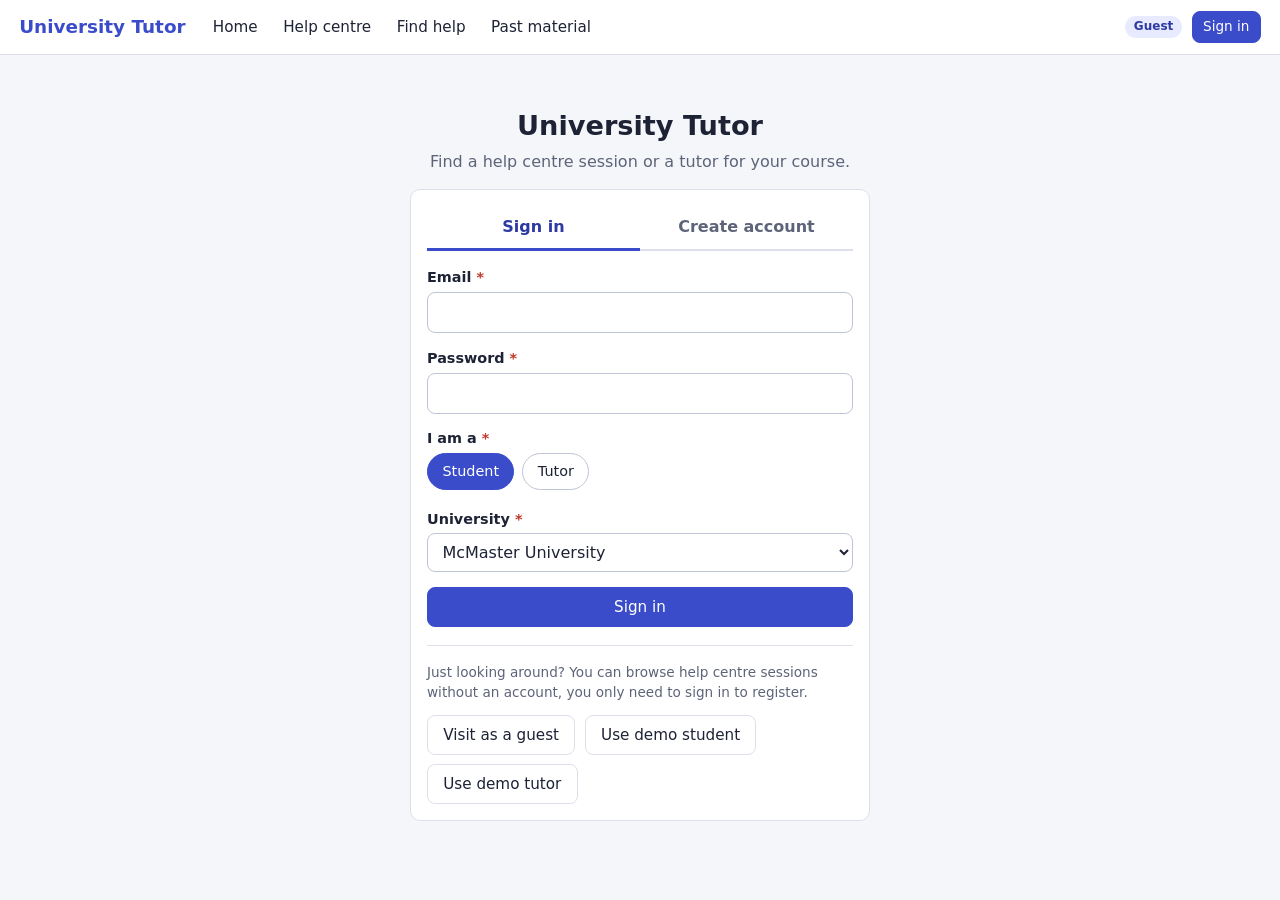
==== index.html @ 2137d40a "First initial build complete" ====
<!DOCTYPE html>
<html lang="en">
<head>
  <meta charset="utf-8">
  <meta name="viewport" content="width=device-width, initial-scale=1">
  <title>University Tutor</title>
  <link rel="stylesheet" href="css/style.css">
</head>
<body>
  <div id="topbar"></div>
  <main id="main" class="container"></main>
  <script src="js/data.js"></script>
  <script src="js/store.js"></script>
  <script src="js/common.js"></script>
  <script src="js/index.js"></script>
</body>
</html>
---- css/style.css ----
:root {
  --bg: #f5f6fa;
  --card: #ffffff;
  --ink: #1d2235;
  --muted: #5d6479;
  --line: #dde0ea;
  --primary: #3b4cca;
  --primary-dark: #2d3aa3;
  --primary-soft: #e8ebff;
  --good: #1f8a4c;
  --good-soft: #e0f4e8;
  --warn: #b86a00;
  --warn-soft: #fff1d9;
  --bad: #c0392b;
  --bad-soft: #fde6e3;
  --radius: 10px;
}

* { box-sizing: border-box; }

html { font-size: 16px; }

body {
  margin: 0;
  font-family: "Segoe UI", system-ui, -apple-system, Helvetica, Arial, sans-serif;
  background: var(--bg);
  color: var(--ink);
  line-height: 1.45;
}

a { color: var(--primary); }
a:hover { color: var(--primary-dark); }

h1 { font-size: 1.7rem; margin: 0 0 .25rem; }
h2 { font-size: 1.25rem; margin: 0 0 .6rem; }
h3 { font-size: 1.05rem; margin: 0 0 .4rem; }
p { margin: 0 0 .75rem; }

:focus-visible {
  outline: 3px solid #8f9bff;
  outline-offset: 2px;
}

.sr-only {
  position: absolute;
  width: 1px;
  height: 1px;
  overflow: hidden;
  clip: rect(0 0 0 0);
  white-space: nowrap;
}

/* top bar */
.topbar {
  position: sticky;
  top: 0;
  z-index: 20;
  display: flex;
  align-items: center;
  gap: 1rem;
  flex-wrap: wrap;
  padding: .6rem 1.2rem;
  background: #fff;
  border-bottom: 1px solid var(--line);
}
.brand {
  font-weight: 700;
  font-size: 1.15rem;
  color: var(--primary);
  text-decoration: none;
}
.topbar nav { display: flex; gap: .2rem; flex-wrap: wrap; flex: 1; }
.topbar nav a {
  padding: .4rem .7rem;
  border-radius: 8px;
  color: var(--ink);
  text-decoration: none;
  font-size: .95rem;
}
.topbar nav a:hover { background: var(--bg); }
.topbar nav a.active { background: var(--primary-soft); color: var(--primary-dark); font-weight: 600; }
.topbar-right { display: flex; align-items: center; gap: .6rem; position: relative; }

.role-badge {
  font-size: .75rem;
  font-weight: 600;
  padding: .15rem .55rem;
  border-radius: 20px;
  background: var(--primary-soft);
  color: var(--primary-dark);
}
.icon-btn {
  position: relative;
  width: 38px;
  height: 38px;
  display: inline-flex;
  align-items: center;
  justify-content: center;
  border: 1px solid var(--line);
  border-radius: 50%;
  background: #fff;
  color: var(--ink);
  cursor: pointer;
}
.icon-btn:hover { background: var(--bg); }
.badge-count {
  position: absolute;
  top: -4px;
  right: -4px;
  min-width: 18px;
  height: 18px;
  padding: 0 4px;
  border-radius: 9px;
  background: var(--bad);
  color: #fff;
  font-size: .7rem;
  font-weight: 700;
  display: flex;
  align-items: center;
  justify-content: center;
}
.notif-panel {
  position: absolute;
  top: 46px;
  right: 0;
  width: 320px;
  max-height: 380px;
  overflow: auto;
  background: #fff;
  border: 1px solid var(--line);
  border-radius: var(--radius);
  box-shadow: 0 8px 24px rgba(20, 25, 60, .15);
}
.notif-panel .head {
  display: flex;
  justify-content: space-between;
  align-items: center;
  padding: .6rem .8rem;
  border-bottom: 1px solid var(--line);
  font-weight: 600;
}
.notif-item {
  display: block;
  padding: .6rem .8rem;
  border-bottom: 1px solid var(--line);
  color: var(--ink);
  text-decoration: none;
  font-size: .92rem;
}
.notif-item.unread { background: var(--primary-soft); }
.notif-item small { display: block; color: var(--muted); }
.notif-empty { padding: 1rem; color: var(--muted); }

/* layout */
.container { max-width: 1100px; margin: 0 auto; padding: 1.2rem; }
.page-head { margin-bottom: 1rem; }
.page-head p { color: var(--muted); margin: 0; }

.card {
  background: var(--card);
  border: 1px solid var(--line);
  border-radius: var(--radius);
  padding: 1rem;
  margin-bottom: 1rem;
}
.grid { display: grid; gap: 1rem; }
.grid.cols-2 { grid-template-columns: repeat(2, 1fr); }
.grid.cols-3 { grid-template-columns: repeat(3, 1fr); }
.grid.cols-4 { grid-template-columns: repeat(4, 1fr); }
.stack > * + * { margin-top: .75rem; }
.row-flex { display: flex; gap: .6rem; align-items: center; flex-wrap: wrap; }
.spread { justify-content: space-between; }
.muted { color: var(--muted); }
.small { font-size: .85rem; }

/* breadcrumbs and chips */
.crumbs { display: flex; flex-wrap: wrap; gap: .4rem; align-items: center; margin-bottom: 1rem; }
.crumbs .sep { color: var(--muted); }
.crumb {
  padding: .25rem .7rem;
  border: 1px solid var(--line);
  border-radius: 20px;
  background: #fff;
  text-decoration: none;
  color: var(--ink);
  font-size: .9rem;
}
.crumb:hover { background: var(--primary-soft); }
.crumb.current { background: var(--primary-soft); border-color: #b8c0ff; font-weight: 600; }

.chip {
  display: inline-flex;
  align-items: center;
  gap: .3rem;
  padding: .25rem .4rem .25rem .7rem;
  border-radius: 20px;
  background: var(--primary-soft);
  color: var(--primary-dark);
  font-size: .88rem;
}
.chip button {
  border: 0;
  background: transparent;
  cursor: pointer;
  width: 20px;
  height: 20px;
  border-radius: 50%;
  color: inherit;
  display: inline-flex;
  align-items: center;
  justify-content: center;
}
.chip button:hover { background: #fff; }

/* buttons */
.btn {
  display: inline-flex;
  align-items: center;
  gap: .4rem;
  padding: .5rem .95rem;
  border-radius: 8px;
  border: 1px solid var(--line);
  background: #fff;
  color: var(--ink);
  font: inherit;
  font-size: .95rem;
  cursor: pointer;
  text-decoration: none;
}
.btn:hover { background: var(--bg); color: var(--ink); }
.btn-primary { background: var(--primary); border-color: var(--primary); color: #fff; }
.btn-primary:hover { background: var(--primary-dark); color: #fff; }
.btn-good { background: var(--good); border-color: var(--good); color: #fff; }
.btn-good:hover { background: #166e3c; color: #fff; }
.btn-danger { background: #fff; border-color: var(--bad); color: var(--bad); }
.btn-danger:hover { background: var(--bad-soft); color: var(--bad); }
.btn-sm { padding: .3rem .65rem; font-size: .85rem; }
.btn[disabled] { opacity: .5; cursor: not-allowed; }
.link-btn {
  border: 0;
  background: none;
  padding: 0;
  font: inherit;
  color: var(--primary);
  text-decoration: underline;
  cursor: pointer;
}

/* forms */
label { display: block; font-weight: 600; font-size: .9rem; margin-bottom: .25rem; }
input[type=text], input[type=email], input[type=password], input[type=date],
input[type=time], input[type=search], input[type=number], select, textarea {
  width: 100%;
  padding: .5rem .65rem;
  border: 1px solid #bfc4d6;
  border-radius: 8px;
  font: inherit;
  background: #fff;
  color: var(--ink);
}
textarea { min-height: 110px; resize: vertical; }
.field { margin-bottom: .9rem; }
.field .hint { font-size: .82rem; color: var(--muted); margin-top: .2rem; }
.field .error { font-size: .85rem; color: var(--bad); margin-top: .25rem; }
.field.has-error input, .field.has-error select, .field.has-error textarea { border-color: var(--bad); }
.req { color: var(--bad); }
.radio-row { display: flex; gap: .5rem; flex-wrap: wrap; }
.radio-pill input { position: absolute; opacity: 0; }
.radio-pill span {
  display: inline-block;
  padding: .45rem .9rem;
  border: 1px solid #bfc4d6;
  border-radius: 20px;
  cursor: pointer;
  font-weight: 500;
}
.radio-pill input:checked + span { background: var(--primary); border-color: var(--primary); color: #fff; }
.radio-pill input:focus-visible + span { outline: 3px solid #8f9bff; outline-offset: 2px; }
.check-row { display: flex; align-items: center; gap: .5rem; font-weight: 500; }
.check-row input { width: 18px; height: 18px; }

/* tags */
.tag {
  display: inline-block;
  padding: .1rem .5rem;
  border-radius: 5px;
  font-size: .75rem;
  font-weight: 700;
  border: 1px solid;
  white-space: nowrap;
}
.tag.urgent { color: var(--bad); border-color: var(--bad); background: var(--bad-soft); }
.tag.medium { color: var(--warn); border-color: #e0a64a; background: var(--warn-soft); }
.tag.low { color: var(--good); border-color: #7cc79b; background: var(--good-soft); }
.tag.info { color: var(--primary-dark); border-color: #b8c0ff; background: var(--primary-soft); }
.tag.grey { color: var(--muted); border-color: var(--line); background: var(--bg); }
.tag.good { color: var(--good); border-color: #7cc79b; background: var(--good-soft); }
.tag.bad { color: var(--bad); border-color: var(--bad); background: var(--bad-soft); }

/* subject tiles */
.tile {
  display: flex;
  align-items: center;
  gap: .8rem;
  padding: .9rem;
  background: #fff;
  border: 1px solid var(--line);
  border-radius: var(--radius);
  text-decoration: none;
  color: var(--ink);
  font-weight: 600;
}
.tile:hover { border-color: var(--primary); box-shadow: 0 2px 10px rgba(59, 76, 202, .12); color: var(--ink); }
.tile .glyph {
  width: 46px;
  height: 46px;
  border-radius: 10px;
  background: var(--primary-soft);
  color: var(--primary-dark);
  display: flex;
  align-items: center;
  justify-content: center;
  font-weight: 700;
  font-size: .85rem;
  flex-shrink: 0;
}
.tile small { display: block; font-weight: 400; color: var(--muted); }

.big-tile {
  display: block;
  padding: 1.1rem;
  background: #fff;
  border: 1px solid var(--line);
  border-radius: var(--radius);
  text-decoration: none;
  color: var(--ink);
}
.big-tile:hover { border-color: var(--primary); color: var(--ink); }
.big-tile h3 { color: var(--primary-dark); }
.big-tile p { margin: 0; color: var(--muted); font-size: .92rem; }

/* search */
.search-wrap { position: relative; }
.search-wrap .icon { position: absolute; left: 10px; top: 50%; transform: translateY(-50%); color: var(--muted); }
.search-wrap input { padding-left: 2.4rem; }
.suggest {
  position: absolute;
  z-index: 10;
  left: 0;
  right: 0;
  top: 100%;
  margin-top: 4px;
  background: #fff;
  border: 1px solid var(--line);
  border-radius: var(--radius);
  box-shadow: 0 8px 24px rgba(20, 25, 60, .12);
  max-height: 320px;
  overflow: auto;
}
.suggest button {
  display: block;
  width: 100%;
  text-align: left;
  padding: .55rem .8rem;
  border: 0;
  border-bottom: 1px solid var(--line);
  background: #fff;
  font: inherit;
  cursor: pointer;
}
.suggest button:hover, .suggest button.hot { background: var(--primary-soft); }
.suggest small { color: var(--muted); display: block; }
.suggest .none { padding: .8rem; color: var(--muted); }

/* session list */
.session {
  display: grid;
  grid-template-columns: 120px 1.4fr 140px 1fr 90px 120px;
  gap: .6rem;
  align-items: center;
  padding: .75rem .9rem;
  background: #fff;
  border: 1px solid var(--line);
  border-radius: var(--radius);
  margin-bottom: .5rem;
  text-decoration: none;
  color: var(--ink);
}
.session:hover { border-color: var(--primary); color: var(--ink); }
.session .date { font-weight: 600; }
.session .where small, .session .date small { display: block; color: var(--muted); font-weight: 400; }
.session.is-full { background: #fafafa; }

.detail-table { width: 100%; border-collapse: collapse; }
.detail-table th {
  text-align: left;
  width: 180px;
  padding: .55rem .5rem;
  color: var(--muted);
  font-weight: 600;
  vertical-align: top;
  border-bottom: 1px solid var(--line);
}
.detail-table td { padding: .55rem .5rem; border-bottom: 1px solid var(--line); }

.filter-panel {
  background: #fff;
  border: 1px solid var(--line);
  border-radius: var(--radius);
  padding: 1rem;
  margin-bottom: 1rem;
}
.filter-panel .grid { grid-template-columns: repeat(auto-fit, minmax(190px, 1fr)); }

/* modal and toast */
.overlay {
  position: fixed;
  inset: 0;
  z-index: 50;
  background: rgba(20, 24, 50, .5);
  display: flex;
  align-items: center;
  justify-content: center;
  padding: 1rem;
}
.modal {
  background: #fff;
  border-radius: 12px;
  width: 100%;
  max-width: 560px;
  max-height: 92vh;
  overflow: auto;
  box-shadow: 0 20px 50px rgba(0, 0, 0, .3);
}
.modal.wide { max-width: 860px; }
.modal-head {
  display: flex;
  justify-content: space-between;
  align-items: center;
  padding: .9rem 1.1rem;
  border-bottom: 1px solid var(--line);
}
.modal-head h2 { margin: 0; }
.modal-body { padding: 1.1rem; }
.modal-foot {
  display: flex;
  justify-content: flex-end;
  gap: .5rem;
  padding: .8rem 1.1rem;
  border-top: 1px solid var(--line);
  background: #fafbfd;
  border-radius: 0 0 12px 12px;
}
#toasts {
  position: fixed;
  bottom: 18px;
  left: 50%;
  transform: translateX(-50%);
  z-index: 80;
  display: flex;
  flex-direction: column;
  gap: .5rem;
  align-items: center;
}
.toast {
  display: flex;
  align-items: center;
  gap: .8rem;
  background: #1d2235;
  color: #fff;
  padding: .65rem 1rem;
  border-radius: 8px;
  box-shadow: 0 6px 18px rgba(0, 0, 0, .25);
  max-width: 90vw;
}
.toast button, .toast a {
  background: none;
  border: 0;
  color: #b9c2ff;
  font: inherit;
  font-weight: 600;
  cursor: pointer;
  text-decoration: underline;
}
.toast.error { background: var(--bad); }
.toast.error button, .toast.error a { color: #fff; }

.popover-wrap { position: relative; display: inline-block; }
.help-dot {
  width: 20px;
  height: 20px;
  border-radius: 50%;
  border: 1px solid var(--primary);
  background: #fff;
  color: var(--primary);
  font-size: .75rem;
  font-weight: 700;
  cursor: pointer;
  padding: 0;
}
.pop {
  position: absolute;
  z-index: 15;
  top: 28px;
  left: 0;
  width: 300px;
  background: #fff;
  border: 1px solid var(--line);
  border-radius: var(--radius);
  box-shadow: 0 8px 24px rgba(20, 25, 60, .18);
  padding: .8rem;
  font-size: .9rem;
  font-weight: 400;
}

.notice {
  padding: .7rem .9rem;
  border-radius: 8px;
  background: var(--warn-soft);
  border: 1px solid #e8c37f;
  margin-bottom: 1rem;
}
.notice.good { background: var(--good-soft); border-color: #8fd0aa; }
.notice.info { background: var(--primary-soft); border-color: #b8c0ff; }
.empty { text-align: center; padding: 2rem 1rem; color: var(--muted); }

/* map */
.map-box { border: 1px solid var(--line); border-radius: 8px; background: #eef3ea; }
.map-box text { font-size: 13px; font-family: inherit; }
.bld { fill: #d9dde8; stroke: #8890a6; stroke-width: 1.5; }
.bld.hot { fill: var(--primary); stroke: var(--primary-dark); }
.map-label { fill: #1d2235; }
.map-label.hot { fill: #fff; font-weight: 700; }

/* board */
.board { display: grid; grid-template-columns: repeat(3, 1fr); gap: 1rem; align-items: start; }
.col {
  background: #eceef6;
  border-radius: var(--radius);
  padding: .7rem;
  min-height: 260px;
  border: 2px solid transparent;
}
.col.drop-ok { border-color: var(--good); background: var(--good-soft); }
.col.drop-no { border-color: var(--bad); background: var(--bad-soft); }
.col-head { display: flex; justify-content: space-between; align-items: center; margin-bottom: .6rem; font-weight: 700; }
.col-head .count {
  background: #fff;
  border-radius: 20px;
  padding: 0 .55rem;
  font-size: .85rem;
}
.req-card {
  background: #fff;
  border: 1px solid var(--line);
  border-radius: var(--radius);
  padding: .8rem;
  margin-bottom: .6rem;
  cursor: grab;
}
.req-card.dragging { opacity: .4; }
.req-card .top { display: flex; justify-content: space-between; align-items: center; margin-bottom: .35rem; }
.req-card .code { font-weight: 700; font-size: 1.05rem; }
.req-card .preview {
  display: -webkit-box;
  -webkit-line-clamp: 2;
  -webkit-box-orient: vertical;
  overflow: hidden;
  color: var(--muted);
  font-size: .9rem;
  margin-bottom: .45rem;
}
.req-card .meta { font-size: .85rem; margin-bottom: .5rem; }
.req-card .actions { display: flex; gap: .4rem; flex-wrap: wrap; }

.slot-grid { display: grid; grid-template-columns: repeat(auto-fill, minmax(120px, 1fr)); gap: .4rem; }
.slot {
  padding: .45rem .5rem;
  border: 1px solid #bfc4d6;
  border-radius: 8px;
  background: #fff;
  cursor: pointer;
  font: inherit;
  font-size: .88rem;
  text-align: center;
}
.slot:hover { border-color: var(--primary); }
.slot.pref { border-color: var(--good); background: var(--good-soft); }
.slot.picked { background: var(--primary); border-color: var(--primary); color: #fff; }
.slot[disabled] { opacity: .4; cursor: not-allowed; }
.day-label { font-weight: 600; margin: .6rem 0 .3rem; font-size: .9rem; }

.stat-row { display: flex; gap: 1rem; flex-wrap: wrap; margin-bottom: 1rem; }
.stat { background: #fff; border: 1px solid var(--line); border-radius: var(--radius); padding: .6rem 1rem; }
.stat b { font-size: 1.4rem; display: block; }

/* tutors */
.tutor-card { display: grid; grid-template-columns: 56px 1fr auto; gap: .9rem; align-items: start; }
.avatar {
  width: 56px;
  height: 56px;
  border-radius: 50%;
  background: var(--primary-soft);
  color: var(--primary-dark);
  font-weight: 700;
  font-size: 1.1rem;
  display: flex;
  align-items: center;
  justify-content: center;
}
.stars { color: #e6a100; letter-spacing: 1px; }
.compare-tray {
  position: sticky;
  bottom: 0;
  background: #fff;
  border-top: 2px solid var(--primary);
  padding: .7rem 1.2rem;
  display: flex;
  align-items: center;
  gap: .8rem;
  flex-wrap: wrap;
  z-index: 10;
}
.compare-table { width: 100%; border-collapse: collapse; }
.compare-table th, .compare-table td { padding: .5rem; border-bottom: 1px solid var(--line); text-align: left; vertical-align: top; }
.compare-table th:first-child { color: var(--muted); width: 120px; }

/* star rating input */
.rating { display: inline-flex; flex-direction: row-reverse; gap: .1rem; }
.rating input { position: absolute; opacity: 0; }
.rating label {
  font-size: 2.2rem;
  line-height: 1;
  color: #c9cdd9;
  cursor: pointer;
  margin: 0;
  font-weight: 400;
}
.rating input:checked ~ label, .rating label:hover, .rating label:hover ~ label { color: #e6a100; }
.rating input:focus-visible + label { outline: 3px solid #8f9bff; border-radius: 4px; }

/* calendar */
.cal { display: grid; grid-template-columns: repeat(7, 1fr); border: 1px solid var(--line); border-radius: var(--radius); overflow: hidden; background: #fff; }
.cal .dow { background: #eceef6; padding: .4rem; text-align: center; font-weight: 600; font-size: .85rem; }
.cal .day { min-height: 100px; padding: .3rem; border-top: 1px solid var(--line); border-right: 1px solid var(--line); font-size: .8rem; }
.cal .day:nth-child(7n) { border-right: 0; }
.cal .day.other { background: #f6f7fb; color: #a0a6b8; }
.cal .day .num { font-weight: 600; margin-bottom: .2rem; }
.cal .day.today .num { background: var(--primary); color: #fff; border-radius: 50%; display: inline-block; width: 22px; height: 22px; text-align: center; line-height: 22px; }
.cal-ev {
  display: block;
  width: 100%;
  text-align: left;
  border: 0;
  border-left: 3px solid var(--primary);
  background: var(--primary-soft);
  border-radius: 4px;
  padding: .15rem .3rem;
  margin-bottom: .2rem;
  font: inherit;
  font-size: .75rem;
  cursor: pointer;
}
.cal-ev.hc { border-color: var(--warn); background: var(--warn-soft); }
.cal-ev.tutor { border-color: var(--good); background: var(--good-soft); }

.notes-box { background: #fbfbfd; border: 1px solid var(--line); border-radius: 8px; padding: .8rem; }
.qa-item { border-bottom: 1px solid var(--line); padding: .7rem 0; }
.qa-item:last-child { border-bottom: 0; }
.qa-item summary { cursor: pointer; font-weight: 600; }

.auth-wrap { max-width: 460px; margin: 2rem auto; }
.tabs { display: flex; border-bottom: 2px solid var(--line); margin-bottom: 1rem; }
.tabs button {
  flex: 1;
  padding: .6rem;
  border: 0;
  background: none;
  font: inherit;
  font-weight: 600;
  color: var(--muted);
  cursor: pointer;
  border-bottom: 3px solid transparent;
  margin-bottom: -2px;
}
.tabs button[aria-selected=true] { color: var(--primary-dark); border-bottom-color: var(--primary); }

@media (max-width: 900px) {
  .grid.cols-3, .grid.cols-4 { grid-template-columns: repeat(2, 1fr); }
  .board { grid-template-columns: 1fr; }
  .session { grid-template-columns: 1fr 1fr; }
}
@media (max-width: 560px) {
  .grid.cols-2, .grid.cols-3, .grid.cols-4 { grid-template-columns: 1fr; }
  .container { padding: .8rem; }
  .tutor-card { grid-template-columns: 1fr; }
  .notif-panel { position: fixed; left: 8px; right: 8px; width: auto; top: 60px; }
  .cal .day { min-height: 70px; }
  .detail-table th { width: 110px; }
}
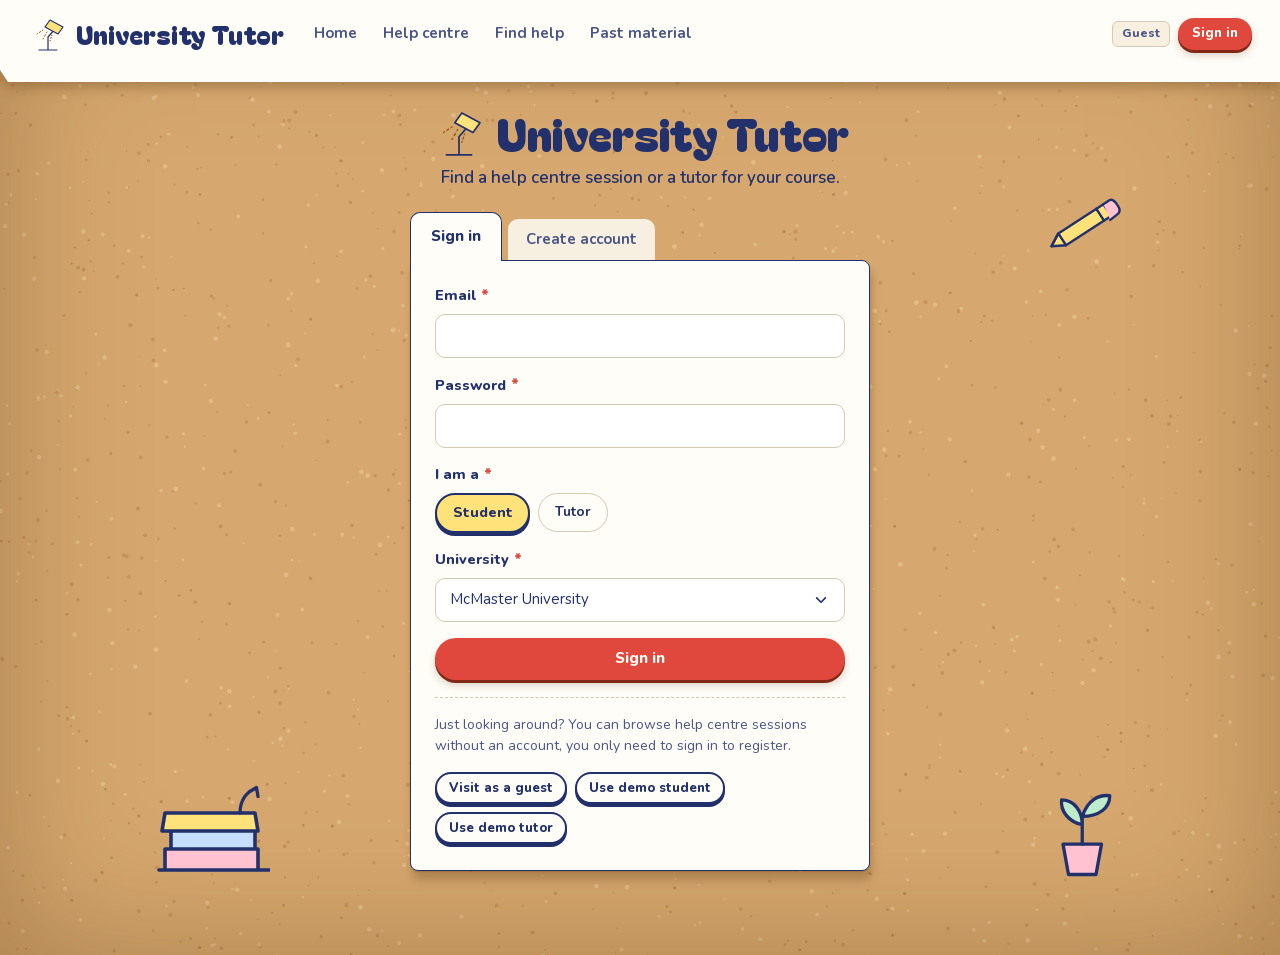
==== commit 99f70a94: "Restyle sign in and home pages" ====
--- a/index.html
+++ b/index.html
@@ -5,6 +5,7 @@
   <meta name="viewport" content="width=device-width, initial-scale=1">
   <title>University Tutor</title>
   <link rel="stylesheet" href="css/style.css">
+  <link rel="stylesheet" href="css/entry.css">
 </head>
 <body>
   <div id="topbar"></div>
--- a/css/style.css
+++ b/css/style.css
@@ -1,19 +1,59 @@
+@font-face {
+  font-family: 'Bagel Fat One';
+  font-weight: 400;
+  font-style: normal;
+  font-display: swap;
+  src: url(../fonts/BagelFatOne-400.woff2) format('woff2');
+  unicode-range: U+0000-00FF, U+0131, U+0152-0153, U+02BB-02BC, U+02C6, U+02DA, U+02DC, U+0304, U+0308, U+0329, U+2000-206F, U+20AC, U+2122, U+2191, U+2193, U+2212, U+2215, U+FEFF, U+FFFD;
+}
+@font-face {
+  font-family: 'Gochi Hand';
+  font-weight: 400;
+  font-style: normal;
+  font-display: swap;
+  src: url(../fonts/GochiHand-400.woff2) format('woff2');
+  unicode-range: U+0000-00FF, U+0131, U+0152-0153, U+02BB-02BC, U+02C6, U+02DA, U+02DC, U+0304, U+0308, U+0329, U+2000-206F, U+20AC, U+2122, U+2191, U+2193, U+2212, U+2215, U+FEFF, U+FFFD;
+}
+@font-face {
+  font-family: 'Nunito';
+  font-weight: 200 1000;
+  font-style: normal;
+  font-display: swap;
+  src: url(../fonts/Nunito.woff2) format('woff2');
+  unicode-range: U+0000-00FF, U+0131, U+0152-0153, U+02BB-02BC, U+02C6, U+02DA, U+02DC, U+0304, U+0308, U+0329, U+2000-206F, U+20AC, U+2122, U+2191, U+2193, U+2212, U+2215, U+FEFF, U+FFFD;
+}
+
 :root {
-  --bg: #f5f6fa;
-  --card: #ffffff;
-  --ink: #1d2235;
-  --muted: #5d6479;
-  --line: #dde0ea;
-  --primary: #3b4cca;
-  --primary-dark: #2d3aa3;
-  --primary-soft: #e8ebff;
-  --good: #1f8a4c;
-  --good-soft: #e0f4e8;
-  --warn: #b86a00;
-  --warn-soft: #fff1d9;
-  --bad: #c0392b;
-  --bad-soft: #fde6e3;
-  --radius: 10px;
+  --cork: #d6a86f;
+  --cork-dark: #b8864f;
+  --cork-light: #e8c38f;
+  --wood: #8c5a2e;
+  --paper: #fffdf7;
+  --paper-2: #f7f0e1;
+  --field: #ffffff;
+  --field-line: #d3c9b4;
+  --ink: #22306b;
+  --ink-2: #4a5585;
+  --pencil: #7b7f95;
+  --faint: #a9abba;
+  --red: #e0473d;
+  --red-dark: #b83429;
+  --red-soft: #fbe0dc;
+  --yellow: #ffe27a;
+  --highlight: #fff06a;
+  --pink: #ffc2d1;
+  --mint: #bdebcb;
+  --sky: #c6deff;
+  --peach: #ffd7b0;
+  --rule: #bfd3f2;
+  --margin: #f3a3a3;
+  --amber-ink: #9a5b0a;
+  --sky-ink: #2c4f8f;
+  --green-ink: #2d7a4c;
+  --font-display: 'Bagel Fat One', 'Trebuchet MS', sans-serif;
+  --font-hand: 'Gochi Hand', 'Comic Sans MS', cursive;
+  --font-body: 'Nunito', 'Segoe UI', system-ui, sans-serif;
+  --sheet-shadow: 0 1px 1px rgba(82, 46, 10, .18), 2px 9px 8px rgba(82, 46, 10, .26);
 }
 
 * { box-sizing: border-box; }
@@ -22,22 +62,30 @@
 
 body {
   margin: 0;
-  font-family: "Segoe UI", system-ui, -apple-system, Helvetica, Arial, sans-serif;
-  background: var(--bg);
-  color: var(--ink);
-  line-height: 1.45;
-}
-
-a { color: var(--primary); }
-a:hover { color: var(--primary-dark); }
-
-h1 { font-size: 1.7rem; margin: 0 0 .25rem; }
-h2 { font-size: 1.25rem; margin: 0 0 .6rem; }
-h3 { font-size: 1.05rem; margin: 0 0 .4rem; }
-p { margin: 0 0 .75rem; }
+  min-height: 100vh;
+  font-family: var(--font-body);
+  font-size: 15px;
+  line-height: 1.5;
+  color: var(--ink);
+  background:
+    url(../assets/cork/speckle-3.svg) 0 0 / 1280px 4200px repeat,
+    url(../assets/cork/speckle-2.svg) 0 0 / 1280px 4200px repeat,
+    url(../assets/cork/speckle-1.svg) 0 0 / 1280px 4200px repeat,
+    var(--cork);
+  box-shadow: inset 0 0 140px rgba(89, 51, 13, .35);
+}
+
+a { color: var(--red); font-weight: 700; }
+a:hover { color: var(--red-dark); }
+
+h1, h2, h3, h4 { font-family: var(--font-display); font-weight: 400; color: var(--ink); margin: 0; }
+h1 { font-size: 44px; line-height: 1.05; }
+h2 { font-size: 22px; line-height: 1.1; margin-bottom: 14px; }
+h3 { font-size: 20px; line-height: 1.1; margin-bottom: 6px; }
+p { margin: 0 0 12px; }
 
 :focus-visible {
-  outline: 3px solid #8f9bff;
+  outline: 3px solid var(--yellow);
   outline-offset: 2px;
 }
 
@@ -51,152 +99,362 @@
 }
 
 /* top bar */
+#topbar { position: relative; z-index: 20; }
 .topbar {
-  position: sticky;
-  top: 0;
-  z-index: 20;
-  display: flex;
-  align-items: center;
-  gap: 1rem;
-  flex-wrap: wrap;
-  padding: .6rem 1.2rem;
-  background: #fff;
-  border-bottom: 1px solid var(--line);
-}
-.brand {
+  position: relative;
+  display: flex;
+  align-items: center;
+  gap: 18px;
+  padding: 14px 28px 16px;
+  background: var(--paper);
+  filter: drop-shadow(0 6px 6px rgba(82, 46, 10, .28));
+}
+.topbar::after {
+  content: '';
+  position: absolute;
+  left: 0;
+  right: 0;
+  bottom: -12px;
+  height: 12px;
+  background: url(../assets/paper/torn-edge.svg) 0 0 / 1280px 12px repeat-x;
+  pointer-events: none;
+}
+.topbar .brand {
+  display: flex;
+  align-items: center;
+  gap: 8px;
+  text-decoration: none;
+  font-family: var(--font-display);
+  font-weight: 400;
+  font-size: 26px;
+  line-height: 1;
+  color: var(--ink);
+  white-space: nowrap;
+}
+.brand img { width: 40px; height: 38px; display: block; }
+.topbar nav { display: flex; align-items: center; gap: 2px; }
+.topbar nav a {
+  padding: 8px 11px;
+  border: 1.5px solid transparent;
+  border-radius: 10px;
+  color: var(--ink-2);
+  font-size: 15px;
   font-weight: 700;
-  font-size: 1.15rem;
-  color: var(--primary);
+  line-height: 1.45;
   text-decoration: none;
-}
-.topbar nav { display: flex; gap: .2rem; flex-wrap: wrap; flex: 1; }
-.topbar nav a {
-  padding: .4rem .7rem;
-  border-radius: 8px;
-  color: var(--ink);
-  text-decoration: none;
-  font-size: .95rem;
-}
-.topbar nav a:hover { background: var(--bg); }
-.topbar nav a.active { background: var(--primary-soft); color: var(--primary-dark); font-weight: 600; }
-.topbar-right { display: flex; align-items: center; gap: .6rem; position: relative; }
-
-.role-badge {
-  font-size: .75rem;
-  font-weight: 600;
-  padding: .15rem .55rem;
-  border-radius: 20px;
-  background: var(--primary-soft);
-  color: var(--primary-dark);
-}
+  white-space: nowrap;
+}
+.topbar nav a:hover { background: var(--paper-2); }
+.topbar nav a.active {
+  background: var(--yellow);
+  border-color: var(--ink);
+  box-shadow: 0 3px 0 #21306b;
+  color: var(--ink);
+  font-weight: 800;
+}
+.topbar-spacer { flex: 1; }
+.topbar-right { display: flex; align-items: center; gap: 8px; position: relative; }
+.topbar-right .account { display: flex; align-items: center; gap: 6px; text-decoration: none; }
+
+.role-badge, .tag {
+  display: inline-flex;
+  align-items: center;
+  padding: 3px 9px;
+  border-radius: 6px;
+  background: var(--paper-2);
+  border: 1px solid var(--field-line);
+  color: var(--ink-2);
+  font-size: 12px;
+  font-weight: 800;
+  line-height: 1.45;
+  white-space: nowrap;
+}
+
+.avatar {
+  display: inline-flex;
+  align-items: center;
+  justify-content: center;
+  flex-shrink: 0;
+  width: 36px;
+  height: 36px;
+  border-radius: 50%;
+  border: 1.5px solid var(--ink);
+  background: var(--sky);
+  color: var(--ink);
+  font-size: 13px;
+  font-weight: 800;
+  line-height: 1.45;
+}
+.avatar.mint { background: var(--mint); }
+.avatar.pink { background: var(--pink); }
+.avatar.yellow { background: var(--yellow); }
+.avatar.peach { background: var(--peach); }
+.avatar.sz-56 { width: 56px; height: 56px; font-size: 20px; }
+.avatar.sz-26 { width: 26px; height: 26px; font-size: 10px; }
+
 .icon-btn {
   position: relative;
   width: 38px;
   height: 38px;
+  padding: 0;
   display: inline-flex;
   align-items: center;
   justify-content: center;
-  border: 1px solid var(--line);
+  border: 1.5px solid var(--ink);
   border-radius: 50%;
-  background: #fff;
-  color: var(--ink);
-  cursor: pointer;
-}
-.icon-btn:hover { background: var(--bg); }
+  background: var(--paper);
+  color: var(--ink);
+  cursor: pointer;
+}
+.icon-btn:hover { background: var(--paper-2); }
+.icon-btn svg { width: 18px; height: 18px; }
 .badge-count {
   position: absolute;
-  top: -4px;
-  right: -4px;
-  min-width: 18px;
+  top: -5.5px;
+  left: 22.5px;
   height: 18px;
-  padding: 0 4px;
+  padding: 0 5px;
   border-radius: 9px;
-  background: var(--bad);
-  color: #fff;
-  font-size: .7rem;
-  font-weight: 700;
+  background: var(--red);
+  color: var(--paper);
+  font-size: 11px;
+  font-weight: 800;
+  line-height: 1.45;
   display: flex;
   align-items: center;
   justify-content: center;
 }
+
 .notif-panel {
   position: absolute;
-  top: 46px;
-  right: 0;
-  width: 320px;
-  max-height: 380px;
-  overflow: auto;
-  background: #fff;
-  border: 1px solid var(--line);
-  border-radius: var(--radius);
-  box-shadow: 0 8px 24px rgba(20, 25, 60, .15);
-}
+  top: 67.5px;
+  z-index: 30;
+  width: 330px;
+  background: var(--paper);
+  border-radius: 10px;
+  box-shadow: 0 1px 2px rgba(82, 46, 10, .18), 2px 9px 16px -3px rgba(82, 46, 10, .26);
+  filter: none;
+}
+.notif-scroll { max-height: 380px; overflow-y: auto; border-radius: 10px; }
+.notif-panel .pin { left: 280px; transform: none; }
 .notif-panel .head {
   display: flex;
-  justify-content: space-between;
-  align-items: center;
-  padding: .6rem .8rem;
-  border-bottom: 1px solid var(--line);
-  font-weight: 600;
-}
+  align-items: center;
+  gap: 8px;
+  padding: 14px 16px 10px;
+  border-bottom: 1.5px dashed var(--field-line);
+  font-family: var(--font-display);
+  font-size: 20px;
+  line-height: 1.1;
+  color: var(--ink);
+}
+.notif-panel .head span { flex: 1; }
 .notif-item {
-  display: block;
-  padding: .6rem .8rem;
-  border-bottom: 1px solid var(--line);
-  color: var(--ink);
+  display: flex;
+  gap: 10px;
+  align-items: flex-start;
+  padding: 11px 16px;
+  border-bottom: 1.5px dashed var(--field-line);
+  color: var(--ink);
+  font-size: 14.5px;
+  font-weight: 400;
+  line-height: 1.5;
   text-decoration: none;
-  font-size: .92rem;
-}
-.notif-item.unread { background: var(--primary-soft); }
-.notif-item small { display: block; color: var(--muted); }
-.notif-empty { padding: 1rem; color: var(--muted); }
+}
+.notif-item::before {
+  content: '';
+  flex-shrink: 0;
+  width: 8px;
+  height: 8px;
+  margin-top: 11px;
+  border-radius: 4px;
+}
+.notif-item.unread { background: var(--highlight); }
+.notif-item.unread::before { background: var(--red); }
+.notif-item .notif-text { flex: 1; min-width: 0; display: flex; flex-direction: column; gap: 2px; }
+.notif-item small { color: var(--ink-2); font-size: 12px; font-weight: 700; }
+.notif-item::before { margin-top: 0; }
+.notif-empty { padding: 24px 18px; text-align: center; color: var(--ink-2); font-size: 14.5px; }
+.notif-empty img { display: block; width: 56px; height: 53.2px; margin: 0 auto 8px; }
+
+/* account link and sign out in the bar */
+.account-name {
+  display: inline-flex;
+  align-items: center;
+  height: 32px;
+  padding: 0 12px;
+  border-radius: 999px;
+  color: var(--ink-2);
+  font-size: 13px;
+  font-weight: 800;
+  line-height: 1.45;
+  white-space: nowrap;
+}
+.account:hover .account-name { background: var(--paper-2); }
+.topbar .link-btn { font-size: 13px; line-height: 1.45; }
+.doodle-img { display: block; }
+
+/* sign in gate */
+.gate {
+  display: flex;
+  flex-direction: column;
+  align-items: center;
+  gap: 12px;
+  padding: 30px 28px 32px;
+  text-align: center;
+}
+.gate h2 { margin: 0; font-size: 26px; }
+.gate p { margin: 0; font-size: 16px; color: var(--ink-2); }
 
 /* layout */
-.container { max-width: 1100px; margin: 0 auto; padding: 1.2rem; }
-.page-head { margin-bottom: 1rem; }
-.page-head p { color: var(--muted); margin: 0; }
-
-.card {
-  background: var(--card);
-  border: 1px solid var(--line);
-  border-radius: var(--radius);
-  padding: 1rem;
-  margin-bottom: 1rem;
-}
-.grid { display: grid; gap: 1rem; }
+.container { padding: 36px 64px 84px; }
+.container > * + * { margin-top: 22px; }
+.page-head { margin-bottom: 0; }
+.page-head h1 { margin: 0 0 6px; }
+.page-head p { margin: 0; font-size: 17px; font-weight: 700; color: var(--ink); }
+
+/* paper sheet */
+.card, .sheet {
+  position: relative;
+  background: var(--paper);
+  border-radius: 6px;
+  padding: 24px;
+  margin-bottom: 0;
+  box-shadow: var(--sheet-shadow);
+}
+.card > h2:first-child, .sheet > h2:first-child { font-size: 22px; margin-bottom: 14px; }
+.paper-lines {
+  position: absolute;
+  inset: 0;
+  border-radius: 6px;
+  overflow: hidden;
+  pointer-events: none;
+}
+.paper-lines::before {
+  content: '';
+  position: absolute;
+  inset: var(--pl, 0 0 -40px 0);
+  background:
+    linear-gradient(var(--margin), var(--margin)) 11.4286px 0 / 1.5px 100% no-repeat,
+    repeating-linear-gradient(to bottom, transparent 0, transparent 2.22px, var(--rule) 2.22px, var(--rule) 3.22px, transparent 3.22px, transparent 28.5714px);
+}
+.paper-lines.plain::before {
+  background: repeating-linear-gradient(to bottom, transparent 0, transparent 2.22px, var(--rule) 2.22px, var(--rule) 3.22px, transparent 3.22px, transparent 28.5714px);
+}
+.sheet > :not(.paper-lines):not(.pin):not(.tape):not(.doodle) { position: relative; }
+
+.pin {
+  position: absolute;
+  left: 50%;
+  top: -9px;
+  width: 20px;
+  height: 20px;
+  transform: translateX(-50%);
+  pointer-events: none;
+  z-index: 2;
+}
+.pin::before {
+  content: '';
+  position: absolute;
+  top: 0;
+  left: -10%;
+  right: -30%;
+  bottom: -40%;
+  background: url(../assets/pins/red.svg) 0 0 / 100% 100% no-repeat;
+}
+.pin.yellow::before { background-image: url(../assets/pins/yellow.svg); }
+.pin.sky::before { background-image: url(../assets/pins/sky.svg); }
+.pin.mint::before { background-image: url(../assets/pins/mint.svg); }
+.pin.ink::before { background-image: url(../assets/pins/ink.svg); }
+
+.tape {
+  position: absolute;
+  left: 59px;
+  top: -9.7px;
+  width: 96px;
+  height: 24px;
+  background-color: var(--tape, rgba(247, 217, 168, .85));
+  background-image: url(../assets/paper/washi.svg);
+  background-size: 96px 24px;
+  box-shadow: 0 1px 2px rgba(77, 46, 13, .15);
+  transform: rotate(4deg);
+  pointer-events: none;
+  z-index: 2;
+}
+.tape.pink { --tape: rgba(244, 199, 214, .85); }
+.tape.peach { --tape: rgba(255, 215, 176, .85); }
+.tape.mint { --tape: rgba(217, 240, 210, .85); }
+
+.doodle { position: absolute; display: block; pointer-events: none; }
+
+.label-strip {
+  display: inline-block;
+  padding: 6px 14px;
+  border-radius: 4px;
+  background: var(--ink);
+  color: var(--paper);
+  font-size: 17px;
+  font-weight: 800;
+  line-height: 1.5;
+  transform: rotate(1deg);
+  box-shadow: 1px 3px 2px rgba(51, 26, 0, .3);
+}
+.label-strip.red { background: var(--red); }
+
+.hl {
+  position: relative;
+  display: inline-block;
+  z-index: 0;
+}
+.hl::before {
+  content: '';
+  position: absolute;
+  z-index: -1;
+  left: -8px;
+  right: -8px;
+  top: 55%;
+  bottom: 4%;
+  background: url(../assets/paper/highlighter-1.svg) 0 0 / 100% 100% no-repeat;
+}
+
+.grid { display: grid; gap: 22px; }
 .grid.cols-2 { grid-template-columns: repeat(2, 1fr); }
 .grid.cols-3 { grid-template-columns: repeat(3, 1fr); }
 .grid.cols-4 { grid-template-columns: repeat(4, 1fr); }
-.stack > * + * { margin-top: .75rem; }
-.row-flex { display: flex; gap: .6rem; align-items: center; flex-wrap: wrap; }
+.stack > * + * { margin-top: 12px; }
+.row-flex { display: flex; gap: 10px; align-items: center; flex-wrap: wrap; }
 .spread { justify-content: space-between; }
-.muted { color: var(--muted); }
-.small { font-size: .85rem; }
+.muted { color: var(--ink-2); }
+.small { font-size: 13.5px; }
 
 /* breadcrumbs and chips */
-.crumbs { display: flex; flex-wrap: wrap; gap: .4rem; align-items: center; margin-bottom: 1rem; }
-.crumbs .sep { color: var(--muted); }
+.crumbs { display: flex; flex-wrap: wrap; gap: 8px; align-items: center; }
+.crumbs .sep { color: var(--ink-2); }
 .crumb {
-  padding: .25rem .7rem;
-  border: 1px solid var(--line);
-  border-radius: 20px;
-  background: #fff;
+  padding: 5px 14px;
+  border: 1.5px solid var(--field-line);
+  border-radius: 999px;
+  background: var(--paper);
   text-decoration: none;
   color: var(--ink);
-  font-size: .9rem;
-}
-.crumb:hover { background: var(--primary-soft); }
-.crumb.current { background: var(--primary-soft); border-color: #b8c0ff; font-weight: 600; }
+  font-size: 13px;
+  font-weight: 700;
+}
+.crumb:hover { background: var(--paper-2); }
+.crumb.current { background: var(--yellow); border-color: var(--ink); font-weight: 800; }
 
 .chip {
   display: inline-flex;
   align-items: center;
-  gap: .3rem;
-  padding: .25rem .4rem .25rem .7rem;
-  border-radius: 20px;
-  background: var(--primary-soft);
-  color: var(--primary-dark);
-  font-size: .88rem;
+  gap: 6px;
+  padding: 5px 6px 5px 14px;
+  border: 1.5px solid var(--ink);
+  border-radius: 999px;
+  background: var(--paper);
+  color: var(--ink);
+  font-size: 13px;
+  font-weight: 700;
+  line-height: 1.45;
 }
 .chip button {
   border: 0;
@@ -204,156 +462,239 @@
   cursor: pointer;
   width: 20px;
   height: 20px;
-  border-radius: 50%;
-  color: inherit;
+  padding: 0;
+  border-radius: 10px;
+  color: var(--ink);
   display: inline-flex;
   align-items: center;
   justify-content: center;
 }
-.chip button:hover { background: #fff; }
+.chip button svg { width: 12px; height: 12px; }
+.chip button:hover { background: var(--yellow); }
 
 /* buttons */
 .btn {
   display: inline-flex;
   align-items: center;
-  gap: .4rem;
-  padding: .5rem .95rem;
-  border-radius: 8px;
-  border: 1px solid var(--line);
-  background: #fff;
+  justify-content: center;
+  gap: 6px;
+  height: 42px;
+  padding: 0 20px;
+  border: 2px solid var(--ink);
+  border-radius: 999px;
+  background: var(--paper);
+  box-shadow: 0 3px 0 #21306b;
   color: var(--ink);
   font: inherit;
-  font-size: .95rem;
+  font-size: 15px;
+  font-weight: 800;
+  line-height: 1.45;
+  white-space: nowrap;
   cursor: pointer;
   text-decoration: none;
 }
-.btn:hover { background: var(--bg); color: var(--ink); }
-.btn-primary { background: var(--primary); border-color: var(--primary); color: #fff; }
-.btn-primary:hover { background: var(--primary-dark); color: #fff; }
-.btn-good { background: var(--good); border-color: var(--good); color: #fff; }
-.btn-good:hover { background: #166e3c; color: #fff; }
-.btn-danger { background: #fff; border-color: var(--bad); color: var(--bad); }
-.btn-danger:hover { background: var(--bad-soft); color: var(--bad); }
-.btn-sm { padding: .3rem .65rem; font-size: .85rem; }
-.btn[disabled] { opacity: .5; cursor: not-allowed; }
+.btn svg { width: 16px; height: 16px; }
+.btn:hover { background: var(--paper-2); color: var(--ink); }
+.btn-primary {
+  background: var(--red);
+  border-color: transparent;
+  box-shadow: 0 5px 8px rgba(82, 46, 10, .22), 0 3px 0 #8c291a;
+  color: var(--paper);
+}
+.btn-primary:hover { background: var(--red-dark); color: var(--paper); }
+.btn-good {
+  background: var(--mint);
+  border-color: transparent;
+  box-shadow: 0 3px 0 #2e7a4d;
+  color: var(--green-ink);
+}
+.btn-good:hover { background: var(--mint); color: var(--green-ink); }
+.btn-danger {
+  background: var(--red-soft);
+  border-color: transparent;
+  box-shadow: 0 3px 0 #b83329;
+  color: var(--red-dark);
+}
+.btn-danger:hover { background: var(--red-soft); color: var(--red-dark); }
+.btn-ghost {
+  background: transparent;
+  border-color: transparent;
+  box-shadow: none;
+  color: var(--ink-2);
+}
+.btn-ghost:hover { background: var(--paper-2); color: var(--ink-2); }
+.btn-sm { height: 32px; padding: 0 12px; font-size: 13px; }
+.btn-sm svg { width: 14px; height: 14px; }
+.btn:focus-visible { outline: 0; box-shadow: 0 0 0 3px var(--yellow), 0 3px 0 #21306b; }
+.btn-primary:focus-visible { box-shadow: 0 0 0 3px var(--yellow), 0 5px 8px rgba(82, 46, 10, .22), 0 3px 0 #8c291a; }
+.btn-good:focus-visible { box-shadow: 0 0 0 3px var(--yellow), 0 3px 0 #2e7a4d; }
+.btn-danger:focus-visible { box-shadow: 0 0 0 3px var(--yellow), 0 3px 0 #b83329; }
+.btn-ghost:focus-visible { box-shadow: 0 0 0 3px var(--yellow); }
+.btn[disabled], .btn.disabled { opacity: .45; cursor: not-allowed; box-shadow: none; }
 .link-btn {
   border: 0;
   background: none;
   padding: 0;
   font: inherit;
-  color: var(--primary);
+  font-weight: 800;
+  color: var(--red);
   text-decoration: underline;
   cursor: pointer;
 }
+.link-btn.small { font-size: 13.5px; }
 
 /* forms */
-label { display: block; font-weight: 600; font-size: .9rem; margin-bottom: .25rem; }
+label { display: block; font-weight: 800; font-size: 14px; color: var(--ink); margin-bottom: 6px; }
 input[type=text], input[type=email], input[type=password], input[type=date],
 input[type=time], input[type=search], input[type=number], select, textarea {
   width: 100%;
-  padding: .5rem .65rem;
-  border: 1px solid #bfc4d6;
-  border-radius: 8px;
+  height: 44px;
+  padding: 0 14px;
+  border: 1.5px solid var(--field-line);
+  border-radius: 10px;
+  background: var(--field);
+  color: var(--ink);
   font: inherit;
-  background: #fff;
-  color: var(--ink);
-}
-textarea { min-height: 110px; resize: vertical; }
-.field { margin-bottom: .9rem; }
-.field .hint { font-size: .82rem; color: var(--muted); margin-top: .2rem; }
-.field .error { font-size: .85rem; color: var(--bad); margin-top: .25rem; }
-.field.has-error input, .field.has-error select, .field.has-error textarea { border-color: var(--bad); }
-.req { color: var(--bad); }
-.radio-row { display: flex; gap: .5rem; flex-wrap: wrap; }
+  font-size: 15px;
+  line-height: 1.45;
+}
+::placeholder { color: var(--faint); opacity: 1; }
+input:focus, select:focus, textarea:focus {
+  outline: 0;
+  border: 2px solid var(--ink);
+  padding-left: 13.5px;
+  box-shadow: 0 0 0 3px var(--yellow);
+}
+input:disabled, select:disabled, textarea:disabled { background: var(--paper-2); color: var(--pencil); }
+textarea { height: auto; min-height: 110px; padding: 10px 14px; resize: vertical; }
+select {
+  appearance: none;
+  -webkit-appearance: none;
+  padding-right: 42px;
+  background: var(--field) url(../assets/icons/chevron.svg) right 14px center / 18px 18px no-repeat;
+}
+input[type=date], input[type=time] {
+  position: relative;
+  padding-right: 42px;
+  background: var(--field) url(../assets/icons/calendar.svg) right 14px center / 18px 18px no-repeat;
+}
+input[type=time] { background-image: url(../assets/icons/clock.svg); }
+input[type=date]::-webkit-calendar-picker-indicator,
+input[type=time]::-webkit-calendar-picker-indicator {
+  position: absolute;
+  right: 0;
+  top: 0;
+  width: 44px;
+  height: 100%;
+  opacity: 0;
+  cursor: pointer;
+}
+.field { margin-bottom: 14px; }
+.field .hint { font-size: 13px; color: var(--ink-2); margin-top: 4px; }
+.field .error { font-size: 13.5px; font-weight: 700; color: var(--red); margin-top: 4px; }
+.field.has-error input, .field.has-error select, .field.has-error textarea { border: 2px solid var(--red); padding-left: 13.5px; }
+.req { color: var(--red); }
+.radio-row { display: flex; gap: 8px; flex-wrap: wrap; }
+.radio-pill { position: relative; display: inline-block; margin: 0; font-weight: 700; }
 .radio-pill input { position: absolute; opacity: 0; }
 .radio-pill span {
-  display: inline-block;
-  padding: .45rem .9rem;
-  border: 1px solid #bfc4d6;
-  border-radius: 20px;
-  cursor: pointer;
-  font-weight: 500;
-}
-.radio-pill input:checked + span { background: var(--primary); border-color: var(--primary); color: #fff; }
-.radio-pill input:focus-visible + span { outline: 3px solid #8f9bff; outline-offset: 2px; }
-.check-row { display: flex; align-items: center; gap: .5rem; font-weight: 500; }
-.check-row input { width: 18px; height: 18px; }
+  display: inline-flex;
+  align-items: center;
+  padding: 8px 16px;
+  border: 1.5px solid var(--field-line);
+  border-radius: 999px;
+  background: var(--paper);
+  color: var(--ink);
+  font-size: 14px;
+  font-weight: 700;
+  line-height: 1.45;
+  cursor: pointer;
+}
+.radio-pill input:checked + span {
+  padding: 7.5px 15.5px;
+  background: var(--yellow);
+  border: 2px solid var(--ink);
+  box-shadow: 0 3px 0 #21306b;
+  font-weight: 800;
+}
+.radio-pill input:focus-visible + span { outline: 3px solid var(--yellow); outline-offset: 2px; }
+.check-row { display: flex; align-items: center; gap: 10px; font-size: 15px; font-weight: 600; margin: 0; }
+.check-row input {
+  appearance: none;
+  -webkit-appearance: none;
+  flex-shrink: 0;
+  width: 20px;
+  height: 20px;
+  margin: 0;
+  padding: 0;
+  border: 2px solid var(--field-line);
+  border-radius: 5px;
+  background: var(--field);
+  cursor: pointer;
+}
+.check-row input:checked {
+  background: var(--yellow) url(../assets/icons/check-small.svg) center / 14px 14px no-repeat;
+  border-color: var(--ink);
+}
+.check-row input[type=radio] { border-radius: 10px; }
+.check-row input[type=radio]:checked { background: url(../assets/icons/radio-on.svg) center / 20px 20px no-repeat; border-color: transparent; }
+.check-row input:disabled { opacity: .45; }
 
 /* tags */
-.tag {
-  display: inline-block;
-  padding: .1rem .5rem;
-  border-radius: 5px;
-  font-size: .75rem;
-  font-weight: 700;
-  border: 1px solid;
-  white-space: nowrap;
-}
-.tag.urgent { color: var(--bad); border-color: var(--bad); background: var(--bad-soft); }
-.tag.medium { color: var(--warn); border-color: #e0a64a; background: var(--warn-soft); }
-.tag.low { color: var(--good); border-color: #7cc79b; background: var(--good-soft); }
-.tag.info { color: var(--primary-dark); border-color: #b8c0ff; background: var(--primary-soft); }
-.tag.grey { color: var(--muted); border-color: var(--line); background: var(--bg); }
-.tag.good { color: var(--good); border-color: #7cc79b; background: var(--good-soft); }
-.tag.bad { color: var(--bad); border-color: var(--bad); background: var(--bad-soft); }
-
-/* subject tiles */
-.tile {
-  display: flex;
-  align-items: center;
-  gap: .8rem;
-  padding: .9rem;
-  background: #fff;
-  border: 1px solid var(--line);
-  border-radius: var(--radius);
+.tag.urgent, .tag.bad { background: var(--red-soft); border-color: transparent; color: var(--red-dark); }
+.tag.medium { background: var(--peach); border-color: transparent; color: var(--amber-ink); }
+.tag.low, .tag.good { background: var(--mint); border-color: transparent; color: var(--green-ink); }
+.tag.info { background: var(--sky); border-color: transparent; color: var(--sky-ink); }
+.tag.grey { background: var(--paper-2); border: 1px solid var(--field-line); color: var(--ink-2); }
+.tag.yellow { background: var(--yellow); border-color: transparent; color: var(--ink); }
+.tag.pink { background: var(--pink); border-color: transparent; color: var(--ink); }
+.tag.peach { background: var(--peach); border-color: transparent; color: var(--amber-ink); }
+
+/* tiles */
+.tile, .big-tile {
+  display: block;
+  padding: 22px 18px 24px;
+  border-radius: 2px;
+  background: var(--yellow);
+  box-shadow: var(--sheet-shadow);
+  color: var(--ink);
   text-decoration: none;
-  color: var(--ink);
-  font-weight: 600;
-}
-.tile:hover { border-color: var(--primary); box-shadow: 0 2px 10px rgba(59, 76, 202, .12); color: var(--ink); }
+  font-weight: 400;
+}
+.tile:hover, .big-tile:hover { color: var(--ink); }
+.big-tile h3 { font-size: 23px; line-height: 1.05; margin: 8px 0; color: var(--ink); }
+.big-tile p { margin: 0; font-size: 14px; color: var(--ink-2); }
+.tile { display: flex; align-items: center; gap: 12px; font-weight: 800; }
 .tile .glyph {
   width: 46px;
   height: 46px;
   border-radius: 10px;
-  background: var(--primary-soft);
-  color: var(--primary-dark);
+  background: var(--sky);
+  color: var(--sky-ink);
   display: flex;
   align-items: center;
   justify-content: center;
-  font-weight: 700;
-  font-size: .85rem;
+  font-weight: 800;
+  font-size: 13px;
   flex-shrink: 0;
 }
-.tile small { display: block; font-weight: 400; color: var(--muted); }
-
-.big-tile {
-  display: block;
-  padding: 1.1rem;
-  background: #fff;
-  border: 1px solid var(--line);
-  border-radius: var(--radius);
-  text-decoration: none;
-  color: var(--ink);
-}
-.big-tile:hover { border-color: var(--primary); color: var(--ink); }
-.big-tile h3 { color: var(--primary-dark); }
-.big-tile p { margin: 0; color: var(--muted); font-size: .92rem; }
+.tile small { display: block; font-weight: 400; color: var(--ink-2); }
 
 /* search */
 .search-wrap { position: relative; }
-.search-wrap .icon { position: absolute; left: 10px; top: 50%; transform: translateY(-50%); color: var(--muted); }
-.search-wrap input { padding-left: 2.4rem; }
+.search-wrap .icon { position: absolute; left: 14px; top: 13px; color: var(--ink); line-height: 0; }
+.search-wrap .icon svg { width: 18px; height: 18px; }
+.search-wrap input { padding-left: 42px; }
 .suggest {
   position: absolute;
   z-index: 10;
   left: 0;
   right: 0;
   top: 100%;
-  margin-top: 4px;
-  background: #fff;
-  border: 1px solid var(--line);
-  border-radius: var(--radius);
-  box-shadow: 0 8px 24px rgba(20, 25, 60, .12);
+  margin-top: 6px;
+  background: var(--paper);
+  border-radius: 10px;
+  box-shadow: var(--sheet-shadow);
   max-height: 320px;
   overflow: auto;
 }
@@ -361,340 +702,381 @@
   display: block;
   width: 100%;
   text-align: left;
-  padding: .55rem .8rem;
+  padding: 10px 14px;
   border: 0;
-  border-bottom: 1px solid var(--line);
-  background: #fff;
+  border-bottom: 1.5px dashed var(--field-line);
+  background: transparent;
+  color: var(--ink);
   font: inherit;
-  cursor: pointer;
-}
-.suggest button:hover, .suggest button.hot { background: var(--primary-soft); }
-.suggest small { color: var(--muted); display: block; }
-.suggest .none { padding: .8rem; color: var(--muted); }
+  font-weight: 700;
+  cursor: pointer;
+}
+.suggest button:hover, .suggest button.hot { background: var(--highlight); }
+.suggest small { color: var(--ink-2); display: block; font-weight: 400; }
+.suggest .none { padding: 14px; color: var(--ink-2); }
 
 /* session list */
 .session {
   display: grid;
   grid-template-columns: 120px 1.4fr 140px 1fr 90px 120px;
-  gap: .6rem;
-  align-items: center;
-  padding: .75rem .9rem;
-  background: #fff;
-  border: 1px solid var(--line);
-  border-radius: var(--radius);
-  margin-bottom: .5rem;
+  gap: 10px;
+  align-items: center;
+  padding: 12px 16px;
+  background: var(--paper);
+  border-radius: 6px;
+  margin-bottom: 10px;
+  box-shadow: var(--sheet-shadow);
   text-decoration: none;
   color: var(--ink);
-}
-.session:hover { border-color: var(--primary); color: var(--ink); }
-.session .date { font-weight: 600; }
-.session .where small, .session .date small { display: block; color: var(--muted); font-weight: 400; }
-.session.is-full { background: #fafafa; }
+  font-weight: 400;
+}
+.session:hover { background: var(--paper-2); color: var(--ink); }
+.session .date { font-weight: 800; }
+.session .where small, .session .date small { display: block; color: var(--ink-2); font-weight: 400; }
+.session.is-full { background: var(--paper-2); }
 
 .detail-table { width: 100%; border-collapse: collapse; }
 .detail-table th {
   text-align: left;
   width: 180px;
-  padding: .55rem .5rem;
-  color: var(--muted);
-  font-weight: 600;
+  padding: 10px 8px;
+  color: var(--ink-2);
+  font-weight: 800;
   vertical-align: top;
-  border-bottom: 1px solid var(--line);
-}
-.detail-table td { padding: .55rem .5rem; border-bottom: 1px solid var(--line); }
+  border-bottom: 1.5px dashed var(--field-line);
+}
+.detail-table td { padding: 10px 8px; border-bottom: 1.5px dashed var(--field-line); }
 
 .filter-panel {
-  background: #fff;
-  border: 1px solid var(--line);
-  border-radius: var(--radius);
-  padding: 1rem;
-  margin-bottom: 1rem;
+  position: relative;
+  background: var(--paper);
+  border-radius: 6px;
+  box-shadow: var(--sheet-shadow);
+  padding: 24px;
 }
 .filter-panel .grid { grid-template-columns: repeat(auto-fit, minmax(190px, 1fr)); }
 
-/* modal and toast */
+/* modal */
 .overlay {
   position: fixed;
   inset: 0;
   z-index: 50;
-  background: rgba(20, 24, 50, .5);
+  background: rgba(58, 34, 8, .45);
   display: flex;
   align-items: center;
   justify-content: center;
-  padding: 1rem;
+  padding: 16px;
 }
 .modal {
-  background: #fff;
-  border-radius: 12px;
+  position: relative;
+  background: var(--paper);
+  border-radius: 8px;
   width: 100%;
   max-width: 560px;
   max-height: 92vh;
-  overflow: auto;
-  box-shadow: 0 20px 50px rgba(0, 0, 0, .3);
+  overflow: visible;
+  box-shadow: var(--sheet-shadow);
+  display: flex;
+  flex-direction: column;
 }
 .modal.wide { max-width: 860px; }
+.modal .tape { left: 231px; top: -12px; transform: rotate(2deg); --tape: rgba(244, 199, 214, .85); }
 .modal-head {
   display: flex;
-  justify-content: space-between;
-  align-items: center;
-  padding: .9rem 1.1rem;
-  border-bottom: 1px solid var(--line);
-}
-.modal-head h2 { margin: 0; }
-.modal-body { padding: 1.1rem; }
+  align-items: flex-start;
+  gap: 12px;
+  padding: 20px 22px 12px;
+}
+.modal-head h2 {
+  flex: 1;
+  margin: 0;
+  font-size: 25px;
+  line-height: 1.15;
+}
+.modal-head .icon-btn { width: 36px; height: 36px; flex-shrink: 0; }
+.modal-head .icon-btn svg { width: 16px; height: 16px; }
+.modal-body { padding: 6px 22px 20px; font-size: 16px; overflow-y: auto; }
 .modal-foot {
   display: flex;
+  flex-wrap: wrap;
   justify-content: flex-end;
-  gap: .5rem;
-  padding: .8rem 1.1rem;
-  border-top: 1px solid var(--line);
-  background: #fafbfd;
-  border-radius: 0 0 12px 12px;
-}
+  align-items: center;
+  gap: 10px;
+  padding: 14px 22px;
+  background: var(--paper-2);
+  border-top: 1.5px dashed var(--field-line);
+  border-radius: 0 0 8px 8px;
+}
+
+/* toast */
 #toasts {
   position: fixed;
-  bottom: 18px;
+  bottom: 28px;
   left: 50%;
   transform: translateX(-50%);
   z-index: 80;
   display: flex;
   flex-direction: column;
-  gap: .5rem;
+  gap: 10px;
   align-items: center;
 }
 .toast {
   display: flex;
   align-items: center;
-  gap: .8rem;
-  background: #1d2235;
-  color: #fff;
-  padding: .65rem 1rem;
-  border-radius: 8px;
-  box-shadow: 0 6px 18px rgba(0, 0, 0, .25);
+  gap: 14px;
+  background: var(--ink);
+  color: var(--paper);
+  padding: 12px 18px;
+  border-radius: 16px;
+  box-shadow: 0 8px 8px rgba(51, 26, 0, .35);
+  font-size: 15px;
+  font-weight: 700;
+  line-height: 1.5;
   max-width: 90vw;
 }
+.toast span { flex: 1; }
 .toast button, .toast a {
   background: none;
   border: 0;
-  color: #b9c2ff;
+  padding: 0;
+  color: var(--yellow);
   font: inherit;
-  font-weight: 600;
+  font-weight: 800;
+  white-space: nowrap;
   cursor: pointer;
   text-decoration: underline;
 }
-.toast.error { background: var(--bad); }
-.toast.error button, .toast.error a { color: #fff; }
-
+.toast.error { background: var(--red); }
+
+/* help dot and popover */
 .popover-wrap { position: relative; display: inline-block; }
 .help-dot {
-  width: 20px;
-  height: 20px;
-  border-radius: 50%;
-  border: 1px solid var(--primary);
-  background: #fff;
-  color: var(--primary);
-  font-size: .75rem;
-  font-weight: 700;
+  width: 22px;
+  height: 22px;
+  border-radius: 11px;
+  border: 1.5px solid var(--ink);
+  background: var(--yellow);
+  color: var(--ink);
+  font: inherit;
+  font-size: 13px;
+  font-weight: 800;
+  line-height: 1;
   cursor: pointer;
   padding: 0;
 }
 .pop {
   position: absolute;
   z-index: 15;
-  top: 28px;
+  top: 30px;
   left: 0;
   width: 300px;
-  background: #fff;
-  border: 1px solid var(--line);
-  border-radius: var(--radius);
-  box-shadow: 0 8px 24px rgba(20, 25, 60, .18);
-  padding: .8rem;
-  font-size: .9rem;
+  background: var(--paper);
+  border-radius: 8px;
+  box-shadow: var(--sheet-shadow);
+  padding: 14px 16px;
+  font-size: 14px;
   font-weight: 400;
+  line-height: 1.5;
+  color: var(--ink);
 }
 
 .notice {
-  padding: .7rem .9rem;
+  padding: 12px 16px;
   border-radius: 8px;
-  background: var(--warn-soft);
-  border: 1px solid #e8c37f;
-  margin-bottom: 1rem;
-}
-.notice.good { background: var(--good-soft); border-color: #8fd0aa; }
-.notice.info { background: var(--primary-soft); border-color: #b8c0ff; }
-.empty { text-align: center; padding: 2rem 1rem; color: var(--muted); }
+  background: var(--highlight);
+  color: var(--ink);
+  margin-bottom: 14px;
+}
+.notice.good { background: var(--mint); }
+.notice.info { background: var(--sky); }
+.empty { text-align: center; padding: 32px 16px; color: var(--ink-2); }
 
 /* map */
-.map-box { border: 1px solid var(--line); border-radius: 8px; background: #eef3ea; }
+.map-box { border: 1.5px solid var(--field-line); border-radius: 8px; background: #eef3ea; }
 .map-box text { font-size: 13px; font-family: inherit; }
 .bld { fill: #d9dde8; stroke: #8890a6; stroke-width: 1.5; }
-.bld.hot { fill: var(--primary); stroke: var(--primary-dark); }
-.map-label { fill: #1d2235; }
-.map-label.hot { fill: #fff; font-weight: 700; }
+.bld.hot { fill: var(--red); stroke: var(--red-dark); }
+.map-label { fill: var(--ink); }
+.map-label.hot { fill: var(--paper); font-weight: 800; }
 
 /* board */
-.board { display: grid; grid-template-columns: repeat(3, 1fr); gap: 1rem; align-items: start; }
+.board { display: grid; grid-template-columns: repeat(3, 1fr); gap: 22px; align-items: start; }
 .col {
-  background: #eceef6;
-  border-radius: var(--radius);
-  padding: .7rem;
+  background: var(--paper-2);
+  border-radius: 10px;
+  padding: 12px;
   min-height: 260px;
-  border: 2px solid transparent;
-}
-.col.drop-ok { border-color: var(--good); background: var(--good-soft); }
-.col.drop-no { border-color: var(--bad); background: var(--bad-soft); }
-.col-head { display: flex; justify-content: space-between; align-items: center; margin-bottom: .6rem; font-weight: 700; }
-.col-head .count {
-  background: #fff;
-  border-radius: 20px;
-  padding: 0 .55rem;
-  font-size: .85rem;
-}
+  border: 2px dashed var(--field-line);
+}
+.col.drop-ok { border-color: var(--green-ink); background: var(--mint); }
+.col.drop-no { border-color: var(--red); background: var(--red-soft); }
+.col-head { display: flex; justify-content: space-between; align-items: center; margin-bottom: 10px; font-weight: 800; }
+.col-head .count { background: var(--paper); border-radius: 999px; padding: 0 10px; font-size: 13px; }
 .req-card {
-  background: #fff;
-  border: 1px solid var(--line);
-  border-radius: var(--radius);
-  padding: .8rem;
-  margin-bottom: .6rem;
+  background: var(--paper);
+  border-radius: 6px;
+  box-shadow: var(--sheet-shadow);
+  padding: 14px;
+  margin-bottom: 10px;
   cursor: grab;
 }
 .req-card.dragging { opacity: .4; }
-.req-card .top { display: flex; justify-content: space-between; align-items: center; margin-bottom: .35rem; }
-.req-card .code { font-weight: 700; font-size: 1.05rem; }
+.req-card .top { display: flex; justify-content: space-between; align-items: center; margin-bottom: 6px; }
+.req-card .code { font-weight: 800; font-size: 17px; }
 .req-card .preview {
   display: -webkit-box;
   -webkit-line-clamp: 2;
   -webkit-box-orient: vertical;
   overflow: hidden;
-  color: var(--muted);
-  font-size: .9rem;
-  margin-bottom: .45rem;
-}
-.req-card .meta { font-size: .85rem; margin-bottom: .5rem; }
-.req-card .actions { display: flex; gap: .4rem; flex-wrap: wrap; }
-
-.slot-grid { display: grid; grid-template-columns: repeat(auto-fill, minmax(120px, 1fr)); gap: .4rem; }
+  color: var(--ink-2);
+  font-size: 14px;
+  margin-bottom: 8px;
+}
+.req-card .meta { font-size: 13.5px; margin-bottom: 8px; }
+.req-card .actions { display: flex; gap: 6px; flex-wrap: wrap; }
+
+.slot-grid { display: grid; grid-template-columns: repeat(auto-fill, minmax(120px, 1fr)); gap: 8px; }
 .slot {
-  padding: .45rem .5rem;
-  border: 1px solid #bfc4d6;
-  border-radius: 8px;
-  background: #fff;
+  padding: 8px;
+  border: 1.5px solid var(--field-line);
+  border-radius: 10px;
+  background: var(--paper);
+  color: var(--ink);
   cursor: pointer;
   font: inherit;
-  font-size: .88rem;
+  font-size: 14px;
+  font-weight: 700;
   text-align: center;
 }
-.slot:hover { border-color: var(--primary); }
-.slot.pref { border-color: var(--good); background: var(--good-soft); }
-.slot.picked { background: var(--primary); border-color: var(--primary); color: #fff; }
+.slot:hover { border-color: var(--ink); }
+.slot.pref { background: var(--mint); }
+.slot.picked { background: var(--yellow); border: 2px solid var(--ink); box-shadow: 0 3px 0 #21306b; font-weight: 800; }
 .slot[disabled] { opacity: .4; cursor: not-allowed; }
-.day-label { font-weight: 600; margin: .6rem 0 .3rem; font-size: .9rem; }
-
-.stat-row { display: flex; gap: 1rem; flex-wrap: wrap; margin-bottom: 1rem; }
-.stat { background: #fff; border: 1px solid var(--line); border-radius: var(--radius); padding: .6rem 1rem; }
-.stat b { font-size: 1.4rem; display: block; }
+.day-label { font-weight: 800; margin: 12px 0 6px; font-size: 14px; }
+
+.stat-row { display: flex; gap: 22px; flex-wrap: wrap; }
+.stat { background: var(--paper); border-radius: 6px; box-shadow: var(--sheet-shadow); padding: 10px 18px; }
+.stat b { font-family: var(--font-display); font-weight: 400; font-size: 26px; display: block; }
 
 /* tutors */
-.tutor-card { display: grid; grid-template-columns: 56px 1fr auto; gap: .9rem; align-items: start; }
-.avatar {
-  width: 56px;
-  height: 56px;
-  border-radius: 50%;
-  background: var(--primary-soft);
-  color: var(--primary-dark);
-  font-weight: 700;
-  font-size: 1.1rem;
-  display: flex;
-  align-items: center;
-  justify-content: center;
-}
-.stars { color: #e6a100; letter-spacing: 1px; }
+.tutor-card { display: grid; grid-template-columns: 56px 1fr auto; gap: 14px; align-items: start; }
+.stars { display: inline-flex; gap: 2px; vertical-align: middle; }
+.stars img { width: 18px; height: 18px; display: block; }
 .compare-tray {
   position: sticky;
   bottom: 0;
-  background: #fff;
-  border-top: 2px solid var(--primary);
-  padding: .7rem 1.2rem;
-  display: flex;
-  align-items: center;
-  gap: .8rem;
+  background: var(--paper);
+  box-shadow: 0 -4px 10px rgba(82, 46, 10, .2);
+  padding: 12px 64px;
+  display: flex;
+  align-items: center;
+  gap: 14px;
   flex-wrap: wrap;
   z-index: 10;
 }
 .compare-table { width: 100%; border-collapse: collapse; }
-.compare-table th, .compare-table td { padding: .5rem; border-bottom: 1px solid var(--line); text-align: left; vertical-align: top; }
-.compare-table th:first-child { color: var(--muted); width: 120px; }
+.compare-table th, .compare-table td { padding: 8px; border-bottom: 1.5px dashed var(--field-line); text-align: left; vertical-align: top; }
+.compare-table th:first-child { color: var(--ink-2); width: 120px; }
 
 /* star rating input */
-.rating { display: inline-flex; flex-direction: row-reverse; gap: .1rem; }
-.rating input { position: absolute; opacity: 0; }
+.rating { display: inline-flex; flex-direction: row-reverse; gap: 4px; }
+.rating input { position: absolute; opacity: 0; width: 0; height: 0; }
 .rating label {
-  font-size: 2.2rem;
-  line-height: 1;
-  color: #c9cdd9;
-  cursor: pointer;
+  display: block;
+  width: 36px;
+  height: 36px;
   margin: 0;
-  font-weight: 400;
-}
-.rating input:checked ~ label, .rating label:hover, .rating label:hover ~ label { color: #e6a100; }
-.rating input:focus-visible + label { outline: 3px solid #8f9bff; border-radius: 4px; }
+  cursor: pointer;
+  background: url(../assets/icons/star-empty.svg) center / 32px 32px no-repeat;
+  font-size: 0;
+}
+.rating input:checked ~ label, .rating label:hover, .rating label:hover ~ label { background-image: url(../assets/icons/star-filled.svg); }
+.rating input:focus-visible + label { outline: 3px solid var(--yellow); border-radius: 6px; }
 
 /* calendar */
-.cal { display: grid; grid-template-columns: repeat(7, 1fr); border: 1px solid var(--line); border-radius: var(--radius); overflow: hidden; background: #fff; }
-.cal .dow { background: #eceef6; padding: .4rem; text-align: center; font-weight: 600; font-size: .85rem; }
-.cal .day { min-height: 100px; padding: .3rem; border-top: 1px solid var(--line); border-right: 1px solid var(--line); font-size: .8rem; }
+.cal { display: grid; grid-template-columns: repeat(7, 1fr); border-radius: 6px; overflow: hidden; background: var(--paper); box-shadow: var(--sheet-shadow); }
+.cal .dow { background: var(--paper-2); padding: 8px; text-align: center; font-weight: 800; font-size: 13px; }
+.cal .day { min-height: 100px; padding: 6px; border-top: 1.5px dashed var(--field-line); border-right: 1.5px dashed var(--field-line); font-size: 13px; }
 .cal .day:nth-child(7n) { border-right: 0; }
-.cal .day.other { background: #f6f7fb; color: #a0a6b8; }
-.cal .day .num { font-weight: 600; margin-bottom: .2rem; }
-.cal .day.today .num { background: var(--primary); color: #fff; border-radius: 50%; display: inline-block; width: 22px; height: 22px; text-align: center; line-height: 22px; }
+.cal .day.other { background: var(--paper-2); color: var(--pencil); }
+.cal .day .num { font-weight: 800; margin-bottom: 4px; }
+.cal .day.today .num { background: var(--red); color: var(--paper); border-radius: 50%; display: inline-block; width: 24px; height: 24px; text-align: center; line-height: 24px; }
 .cal-ev {
   display: block;
   width: 100%;
   text-align: left;
   border: 0;
-  border-left: 3px solid var(--primary);
-  background: var(--primary-soft);
   border-radius: 4px;
-  padding: .15rem .3rem;
-  margin-bottom: .2rem;
+  background: var(--sky);
+  color: var(--sky-ink);
+  padding: 2px 6px;
+  margin-bottom: 4px;
   font: inherit;
-  font-size: .75rem;
-  cursor: pointer;
-}
-.cal-ev.hc { border-color: var(--warn); background: var(--warn-soft); }
-.cal-ev.tutor { border-color: var(--good); background: var(--good-soft); }
-
-.notes-box { background: #fbfbfd; border: 1px solid var(--line); border-radius: 8px; padding: .8rem; }
-.qa-item { border-bottom: 1px solid var(--line); padding: .7rem 0; }
+  font-size: 12px;
+  font-weight: 800;
+  cursor: pointer;
+}
+.cal-ev.hc { background: var(--peach); color: var(--amber-ink); }
+.cal-ev.tutor { background: var(--mint); color: var(--green-ink); }
+
+.notes-box { background: var(--paper-2); border-radius: 8px; padding: 14px; }
+.qa-item { border-bottom: 1.5px dashed var(--field-line); padding: 12px 0; }
 .qa-item:last-child { border-bottom: 0; }
-.qa-item summary { cursor: pointer; font-weight: 600; }
-
-.auth-wrap { max-width: 460px; margin: 2rem auto; }
-.tabs { display: flex; border-bottom: 2px solid var(--line); margin-bottom: 1rem; }
+.qa-item summary { cursor: pointer; font-weight: 800; }
+
+.auth-wrap { max-width: 520px; margin: 0 auto; }
+.tabs { display: flex; gap: 8px; margin-bottom: 16px; }
 .tabs button {
   flex: 1;
-  padding: .6rem;
-  border: 0;
-  background: none;
+  padding: 8px 16px;
+  border: 1.5px solid var(--field-line);
+  border-radius: 999px;
+  background: var(--paper);
+  color: var(--ink);
   font: inherit;
-  font-weight: 600;
-  color: var(--muted);
-  cursor: pointer;
-  border-bottom: 3px solid transparent;
-  margin-bottom: -2px;
-}
-.tabs button[aria-selected=true] { color: var(--primary-dark); border-bottom-color: var(--primary); }
+  font-size: 14px;
+  font-weight: 700;
+  cursor: pointer;
+}
+.tabs button[aria-selected=true] { background: var(--yellow); border: 2px solid var(--ink); box-shadow: 0 3px 0 #21306b; font-weight: 800; }
 
 @media (max-width: 900px) {
   .grid.cols-3, .grid.cols-4 { grid-template-columns: repeat(2, 1fr); }
   .board { grid-template-columns: 1fr; }
   .session { grid-template-columns: 1fr 1fr; }
 }
+
+@media (max-width: 820px) {
+  body {
+    background:
+      url(../assets/cork/speckle-m3.svg) 0 0 / 375px 6000px repeat,
+      url(../assets/cork/speckle-m2.svg) 0 0 / 375px 6000px repeat,
+      url(../assets/cork/speckle-m1.svg) 0 0 / 375px 6000px repeat,
+      var(--cork);
+  }
+  .topbar { flex-wrap: wrap; gap: 10px; padding: 12px 16px 14px; }
+  .topbar .brand { order: 1; font-size: 20px; gap: 8px; }
+  .brand img { width: 32px; height: 30.4px; }
+  .topbar::after { background: url(../assets/paper/torn-edge-m.svg) 0 0 / 375px 12px repeat-x; }
+  .topbar-spacer { display: none; }
+  .topbar-right { order: 2; margin-left: auto; gap: 10px; }
+  .topbar nav { order: 3; flex: 1 0 100%; flex-wrap: wrap; gap: 4px; }
+  .topbar nav a { padding: 6px 10px; font-size: 13px; }
+  .topbar-right .role-badge, .topbar-right .account-name, .topbar-right #signOut { display: none; }
+  .container { padding: 24px 16px 56px; }
+  h1 { font-size: 30px; }
+  .page-head p { font-size: 15px; }
+  .notif-panel { left: 8px !important; right: 8px; top: 64px; width: auto; }
+  .notif-panel .pin { left: auto; right: 30px; }
+  .modal-head h2 { font-size: 22px; }
+  .compare-tray { padding: 12px 16px; }
+}
 @media (max-width: 560px) {
   .grid.cols-2, .grid.cols-3, .grid.cols-4 { grid-template-columns: 1fr; }
-  .container { padding: .8rem; }
   .tutor-card { grid-template-columns: 1fr; }
-  .notif-panel { position: fixed; left: 8px; right: 8px; width: auto; top: 60px; }
   .cal .day { min-height: 70px; }
   .detail-table th { width: 110px; }
-}
+  #toasts { left: 16px; right: 16px; transform: none; align-items: stretch; }
+  .toast { max-width: none; }
+}
+.notif-panel .head .link-btn { font-family: var(--font-body); font-size: 13.5px; line-height: 1.5; }
--- a/css/entry.css
+++ b/css/entry.css
@@ -0,0 +1,317 @@
+/* sign in page */
+#main.p-entry {
+  display: flex;
+  flex-direction: column;
+  align-items: center;
+  position: relative;
+  min-height: calc(100vh - 71px);
+}
+#main.p-entry > * + * { margin-top: 0; }
+.p-entry .e-content {
+  display: flex;
+  flex-direction: column;
+  align-items: center;
+  gap: 22px;
+  width: 460px;
+  max-width: 100%;
+}
+.p-entry .e-head { display: flex; flex-direction: column; align-items: center; gap: 6px; width: 100%; }
+.p-entry .e-brand { display: flex; align-items: center; gap: 10px; }
+.p-entry .e-brand h1 { font-size: 46px; line-height: 1.1; white-space: nowrap; }
+.p-entry .e-head p {
+  margin: 0;
+  text-align: center;
+  font-size: 17px;
+  font-weight: 600;
+  line-height: 1.5;
+  color: var(--ink);
+}
+.p-entry .e-card { display: flex; flex-direction: column; width: 100%; }
+.p-entry .e-tabs { display: flex; align-items: flex-end; gap: 6px; }
+.p-entry .e-tabs button {
+  position: relative;
+  padding: 9px 18px;
+  border: 0;
+  border-radius: 10px 10px 0 0;
+  background: var(--paper-2);
+  color: var(--ink-2);
+  font: inherit;
+  font-size: 15px;
+  font-weight: 700;
+  line-height: 1.5;
+  cursor: pointer;
+}
+.p-entry .e-tabs button[aria-selected=true] {
+  z-index: 1;
+  margin-bottom: -1.5px;
+  padding: 12px 20px 13.5px;
+  border: 1.5px solid var(--ink);
+  border-bottom: 0;
+  background: var(--paper);
+  color: var(--ink);
+  font-weight: 800;
+}
+.p-entry .e-sheet {
+  display: flex;
+  flex-direction: column;
+  gap: 16px;
+  padding: 24px 24px 26px;
+  border: 1.5px solid var(--ink);
+  border-radius: 0 8px 8px 8px;
+  background: var(--paper);
+  box-shadow: var(--sheet-shadow);
+}
+.p-entry #authForm { display: flex; flex-direction: column; gap: 16px; }
+.p-entry .field { display: flex; flex-direction: column; gap: 7px; margin: 0; }
+.p-entry .field[hidden] { display: none; }
+.p-entry .field > label {
+  display: flex;
+  align-items: center;
+  gap: 5px;
+  margin: 0;
+  font-size: 14.5px;
+  line-height: 1.5;
+}
+.p-entry .field > label.radio-pill { display: inline-block; }
+.p-entry .field .req { font-size: 15px; }
+.p-entry .field .hint { margin: 0; font-size: 13px; font-weight: 400; line-height: 1.5; color: var(--ink-2); }
+.p-entry .field .error { margin: 0; font-size: 13.5px; line-height: 1.5; color: var(--red-dark); }
+.p-entry .field.has-error input { border: 2px solid var(--red); padding-left: 13.5px; }
+.p-entry .radio-row { flex-wrap: nowrap; }
+.p-entry .e-submit { width: 100%; }
+.p-entry .e-dash { height: 2px; border-bottom: 1.5px dashed var(--field-line); }
+.p-entry .e-note { margin: 0; font-size: 14px; line-height: 1.5; color: var(--ink-2); }
+.p-entry .e-row { display: flex; flex-wrap: wrap; align-items: center; gap: 8px; }
+.p-entry .popover-wrap { display: inline-flex; }
+.p-entry .pop {
+  top: 30px;
+  left: -13px;
+  width: 290px;
+  padding: 14px;
+  border-radius: 2px;
+  background: var(--yellow);
+  font-size: 14.5px;
+  transform: rotate(1deg);
+  box-shadow: var(--sheet-shadow);
+}
+
+/* welcome back */
+.p-entry .e-welcome {
+  display: flex;
+  flex-direction: column;
+  align-items: flex-start;
+  gap: 14px;
+  width: 100%;
+  padding: 28px 24px 28px 58px;
+}
+.p-entry .e-welcome h2 { margin: 0; font-size: 32px; line-height: 1.1; }
+.p-entry .e-welcome p { margin: 0; font-size: 16px; line-height: 1.5; color: var(--ink); }
+.p-entry .e-welcome p b { font-weight: 800; }
+.p-entry .e-welcome .row-flex { gap: 10px; }
+
+/* corner doodles */
+.p-entry .e-books, .p-entry .e-plant, .p-entry .e-pencil { position: absolute; margin: 0; pointer-events: none; }
+.p-entry .e-books { left: calc(50% - 490px); bottom: 76px; width: 120px; height: 114px; }
+.p-entry .e-plant { left: calc(50% + 390px); bottom: 75.5px; width: 110px; height: 104.5px; }
+.p-entry .e-pencil {
+  left: calc(50% + 404.2px);
+  top: 109px;
+  width: 94.053px;
+  height: 90.972px;
+  display: flex;
+  align-items: center;
+  justify-content: center;
+}
+.p-entry .e-pencil img { display: block; width: 80px; height: 76px; transform: rotate(12deg); }
+
+@media (max-width: 820px) {
+  #main.p-entry { min-height: 0; }
+  .p-entry .e-content { width: 100%; }
+  .p-entry .e-brand img { width: 44px; height: 41.8px; }
+  .p-entry .e-brand h1 { font-size: 32px; }
+  .p-entry .e-head p { font-size: 15px; }
+  .p-entry .e-books, .p-entry .e-plant, .p-entry .e-pencil { display: none; }
+  .p-entry .pop { left: -60px; }
+  .p-entry .e-welcome h2 { font-size: 24px; }
+}
+
+/* home */
+#main.p-home { display: flex; flex-direction: column; gap: 40px; }
+#main.p-home > * + * { margin-top: 0; }
+.p-home .h-row1 { display: flex; align-items: flex-start; gap: 28px; }
+.p-home .h-sheet { box-shadow: var(--sheet-shadow); }
+.p-home .h-hero {
+  flex: 1 1 0;
+  min-width: 0;
+  display: flex;
+  flex-direction: column;
+  align-items: flex-start;
+  gap: 12px;
+  padding: 40px 40px 112px 76px;
+}
+.p-home .h-hero p { margin: 0; }
+.p-home .h-date { font-family: var(--font-hand); font-size: 24px; line-height: 1.2; color: var(--red); white-space: nowrap; }
+.p-home .h-hi { position: relative; display: flex; align-items: center; z-index: 0; }
+.p-home .h-hi::before {
+  content: '';
+  position: absolute;
+  z-index: -1;
+  left: -8px;
+  right: -8px;
+  top: 45%;
+  height: 50%;
+  background: url(../assets/paper/highlighter-hero.svg) 0 0 / 100% 100% no-repeat;
+}
+.p-home .h-hi h1 { font-size: 92px; line-height: 1; white-space: nowrap; }
+.p-home .h-sub { font-family: var(--font-hand); font-size: 34px; line-height: 1.15; color: var(--ink-2); }
+.p-home .h-mug { right: -17.6px; bottom: -17.6px; width: 88px; height: 83.6px; }
+.p-home .h-books { right: 130px; bottom: -3px; width: 100px; height: 95px; }
+
+.p-home .h-next {
+  align-self: stretch;
+  flex: 0 0 460px;
+  width: 460px;
+  display: flex;
+  flex-direction: column;
+  align-items: flex-start;
+  gap: 10px;
+  padding: 28px;
+}
+.p-home .h-next.empty-next { gap: 12px; }
+.p-home .h-next p { margin: 0; }
+.p-home .h-next h2 { margin: 0; font-family: var(--font-hand); font-size: 26px; line-height: 1.2; color: var(--red); }
+.p-home .h-when { font-size: 15px; font-weight: 700; line-height: 1.5; color: var(--ink-2); white-space: nowrap; }
+.p-home .h-what { font-family: var(--font-display); font-size: 30px; line-height: 1.1; color: var(--ink); width: 100%; }
+.p-home .h-where-row { display: flex; flex-wrap: wrap; align-items: center; gap: 8px; width: 100%; }
+.p-home .tag { border: 0; }
+.p-home .h-place { font-size: 13.5px; line-height: 1.5; color: var(--ink-2); }
+.p-home .h-actions { display: flex; align-items: center; gap: 12px; padding-top: 6px; }
+.p-home .h-person { display: flex; align-items: center; gap: 6px; font-size: 13.5px; font-weight: 700; line-height: 1.5; color: var(--ink-2); white-space: nowrap; }
+.p-home .h-empty-text { font-size: 16px; line-height: 1.5; color: var(--ink-2); width: 100%; }
+.p-home .h-empty-row { display: flex; align-items: center; gap: 10px; }
+.p-home .h-ring { right: -22.5px; top: -31.5px; width: 90px; height: 85.5px; }
+
+.p-home .h-where { display: flex; flex-direction: column; gap: 22px; }
+.p-home .h-where-head { display: flex; align-items: center; gap: 10px; min-height: 40px; }
+.p-home .h-where-head .label-strip { margin-left: .66px; }
+.p-home .h-squig { width: 84px; height: 26.13px; display: block; }
+.p-home .h-stickies { display: flex; align-items: stretch; gap: 22px; }
+.p-home .h-note {
+  position: relative;
+  flex: 0 0 auto;
+  display: flex;
+  flex-direction: column;
+  align-items: flex-start;
+  gap: 8px;
+  width: 212.8px;
+  padding: 22px 18px 24px;
+  border-radius: 2px;
+  background: var(--yellow);
+  box-shadow: var(--sheet-shadow);
+  text-decoration: none;
+  color: var(--ink);
+}
+.p-home .h-note.pink { background: var(--pink); }
+.p-home .h-note.mint { background: var(--mint); }
+.p-home .h-note.sky { background: var(--sky); }
+.p-home .h-note:hover { color: var(--ink); }
+.p-home .h-note img.nd { display: block; width: 50px; height: 47.5px; }
+.p-home .h-note h3 { margin: 0; font-size: 23px; line-height: 1.05; }
+.p-home .h-note p { margin: 0; font-size: 14px; font-weight: 400; line-height: 1.5; color: var(--ink-2); }
+.p-home .h-n1 { transform: rotate(2deg); margin: 0 3.36px; }
+.p-home .h-n2 { transform: rotate(-1.5deg); margin: 0 2.54px; }
+.p-home .h-n3 { transform: rotate(1deg); margin: 0 1.7px; }
+.p-home .h-n4 { transform: rotate(-2deg); margin: 0 3.36px; }
+.p-home .h-n5 { transform: rotate(1.5deg); margin: 0 2.53px; }
+.p-home .h-guest .h-note { width: 300px; }
+
+.p-home .h-row3 { display: flex; align-items: flex-start; gap: 28px; }
+.p-home .h-cheat {
+  flex: 1 1 0;
+  min-width: 0;
+  display: flex;
+  flex-direction: column;
+  gap: 16px;
+  padding: 30px 34px 34px 76px;
+}
+.p-home .h-cheat h2 { margin: 0; font-family: var(--font-hand); font-size: 32px; line-height: 1.2; }
+.p-home .h-opts { display: flex; gap: 26px; align-items: flex-start; width: 100%; }
+.p-home .h-opt { flex: 1 1 0; min-width: 0; display: flex; flex-direction: column; gap: 6px; align-items: flex-start; }
+.p-home .h-opt h3 { position: relative; z-index: 0; margin: 0; font-size: 23px; line-height: 1.1; }
+.p-home .h-opt h3::before {
+  content: '';
+  position: absolute;
+  z-index: -1;
+  left: -8px;
+  right: -8px;
+  top: 11.25px;
+  height: 13px;
+  background: url(../assets/paper/highlighter-1.svg) 0 0 / 100% 100% no-repeat;
+}
+.p-home .h-opt.o2 h3::before { background-image: url(../assets/paper/highlighter-2.svg); }
+.p-home .h-opt.o3 h3::before { background-image: url(../assets/paper/highlighter-3.svg); }
+.p-home .h-opt p { margin: 0; font-size: 14.5px; line-height: 1.5; color: var(--ink-2); }
+.p-home .h-cheat .tape { left: 299px; }
+.p-home .h-pencil { left: -16px; bottom: -12.8px; width: 64px; height: 60.8px; }
+
+.p-home .h-pop {
+  flex: 0 0 380px;
+  width: 380px;
+  display: flex;
+  flex-direction: column;
+  gap: 16px;
+  padding: 26px 24px 28px;
+}
+.p-home .h-pop-head { display: flex; align-items: center; gap: 8px; }
+.p-home .h-pop-head h2 { margin: 0; font-size: 24px; line-height: 1.1; white-space: nowrap; }
+.p-home .h-pop-head img { width: 24px; height: 24px; display: block; }
+.p-home .h-pop ul { list-style: none; margin: 0; padding: 0; display: flex; flex-direction: column; gap: 16px; }
+.p-home .h-pop li { display: flex; align-items: flex-start; gap: 10px; }
+.p-home .h-q { font-family: var(--font-display); font-size: 20px; line-height: 1.1; color: var(--red); }
+.p-home .h-pop li > div { flex: 1 1 0; min-width: 0; display: flex; flex-direction: column; align-items: flex-start; gap: 6px; }
+.p-home .h-pop li a { font-size: 15px; font-weight: 700; line-height: 1.5; text-decoration: underline; }
+.p-home .h-plant { right: -18px; bottom: -18px; width: 90px; height: 85.5px; }
+
+@media (min-width: 1200px) {
+  .p-home .h-stickies { flex-wrap: nowrap; }
+}
+@media (max-width: 1199px) {
+  .p-home .h-stickies { flex-wrap: wrap; }
+}
+
+@media (max-width: 820px) {
+  #main.p-home { gap: 30px; overflow-x: clip; }
+  .p-home .h-row1, .p-home .h-row3 { flex-direction: column; align-items: stretch; gap: 28px; }
+  .p-home .h-hero { padding: 28px 20px 92px 56px; gap: 8px; }
+  .p-home .h-date { font-size: 20px; }
+  .p-home .h-hi h1 { font-size: 56px; }
+  .p-home .h-sub { font-size: 26px; }
+  .p-home .h-mug { right: -12.4px; bottom: -12.4px; width: 62px; height: 58.9px; }
+  .p-home .h-books { display: none; }
+  .p-home .h-next { flex: 0 0 auto; width: 100%; align-self: auto; }
+  .p-home .h-next h2 { font-size: 22px; }
+  .p-home .h-what { font-size: 24px; }
+  .p-home .h-ring { right: -22.5px; top: -31.5px; }
+  .p-home .h-where-head { min-height: 34.7px; }
+  .p-home .h-where-head .label-strip { padding: 5px 12px; font-size: 15px; }
+  .p-home .h-squig { width: 60px; height: 18.67px; }
+  .p-home .h-stickies, .p-home .h-guest { flex-wrap: wrap; align-items: center; align-content: center; gap: 22px 14px; }
+  .p-home .h-note, .p-home .h-guest .h-note { width: 156px; padding: 16px 14px 18px; }
+  .p-home .h-note img.nd { width: 40px; height: 38px; }
+  .p-home .h-note h3 { font-size: 20px; }
+  .p-home .h-note p { font-size: 13px; }
+  .p-home .h-n1 { transform: rotate(1.2deg); margin: 0 1.96px; }
+  .p-home .h-n2 { transform: rotate(-.9deg); margin: 0 1.47px; }
+  .p-home .h-n3 { transform: rotate(.6deg); margin: 0 .99px; }
+  .p-home .h-n4 { transform: rotate(-1.2deg); margin: 0 1.75px; }
+  .p-home .h-n5 { transform: rotate(.9deg); margin: 0 1.47px; }
+  .p-home .h-cheat { padding: 24px 20px 26px 56px; }
+  .p-home .h-cheat h2 { font-size: 26px; }
+  .p-home .h-opts { flex-direction: column; gap: 18px; }
+  .p-home .h-opt h3 { font-size: 21px; }
+  .p-home .h-opt h3::before { top: 10.35px; height: 12px; }
+  .p-home .h-cheat .tape { left: 119px; }
+  .p-home .h-pencil, .p-home .h-plant { display: none; }
+  .p-home .h-pop { flex: 0 0 auto; width: 100%; }
+  .p-home .h-pop-head h2 { font-size: 22px; }
+}
